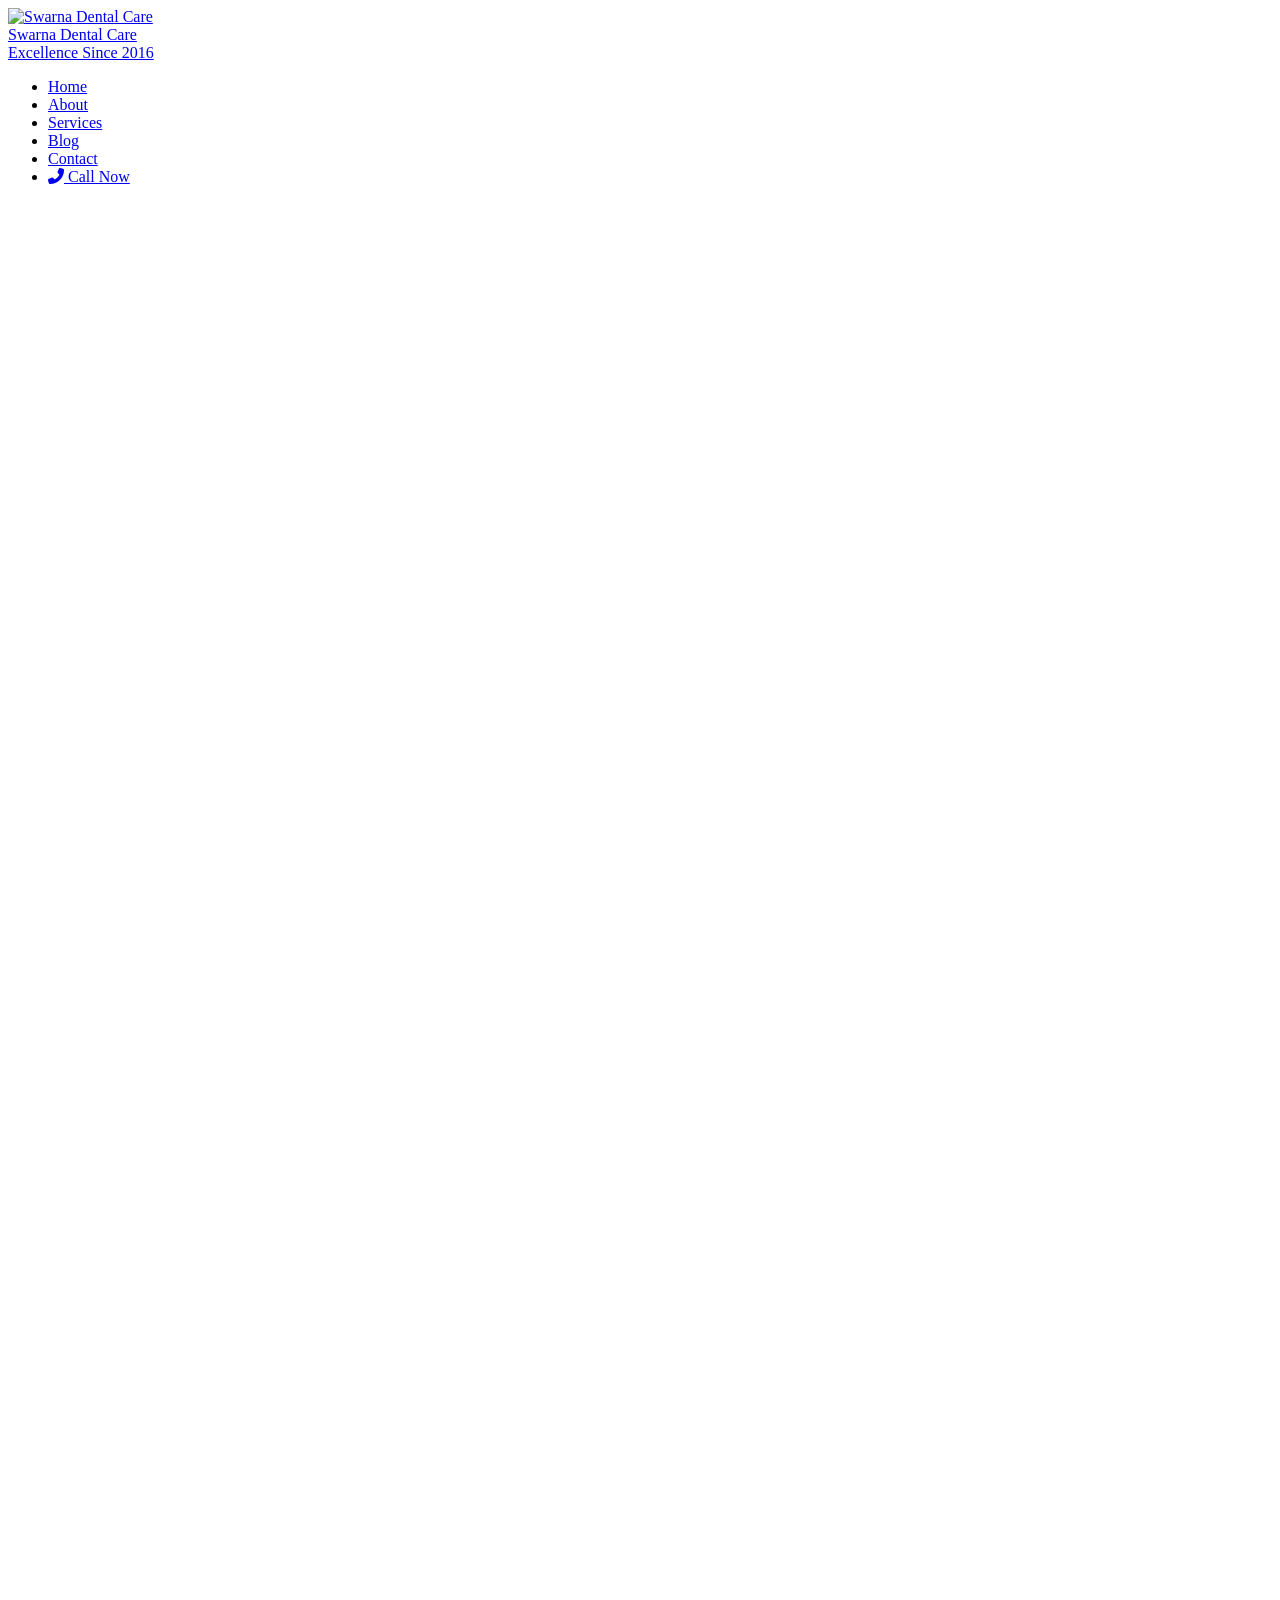
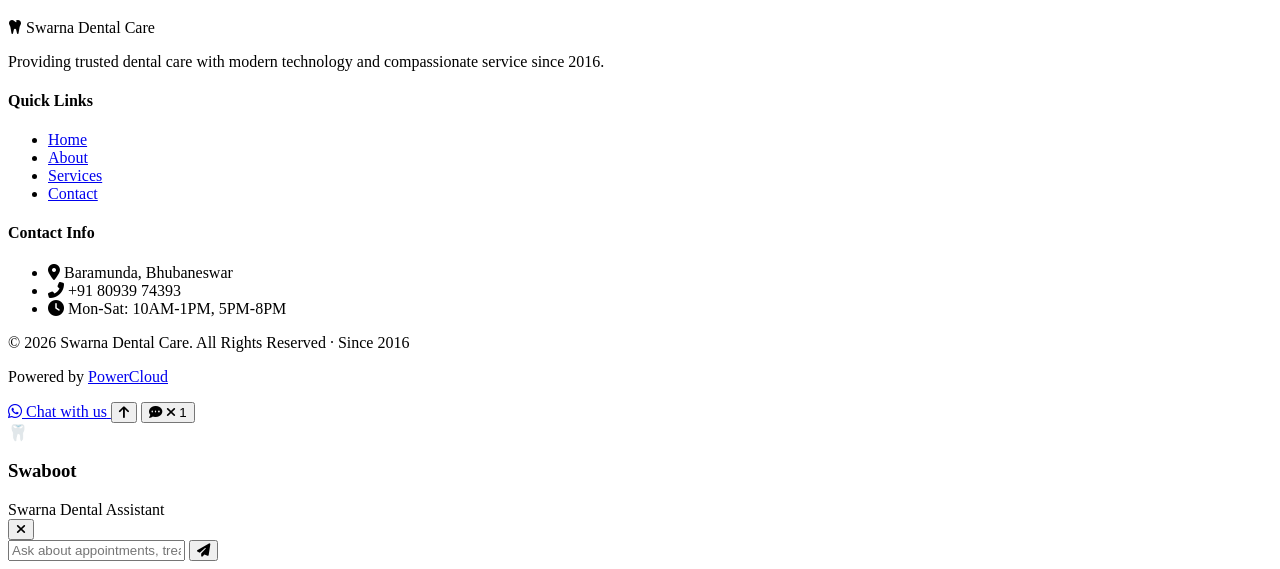
==== About/index.html @ ac6fd2e8 "Create index.html" ====
<!DOCTYPE html>
<html lang="en">
<head>
    <meta charset="UTF-8">
    <meta name="viewport" content="width=device-width, initial-scale=1.0">
    <title>About Us - Swarna Dental Care</title>
    
    <meta name="description" content="Learn about Swarna Dental Care, Dr. Sibarpita Subhadarshi Sahu, and our commitment to providing excellent dental care since 2016.">
    
    <link rel="preconnect" href="https://fonts.googleapis.com">
    <link rel="preconnect" href="https://fonts.gstatic.com" crossorigin>
    <link href="https://fonts.googleapis.com/css2?family=Poppins:wght@300;400;500;600;700;800;900&family=Playfair+Display:wght@700;900&display=swap" rel="stylesheet">
    
    <link rel="stylesheet" href="https://cdnjs.cloudflare.com/ajax/libs/font-awesome/6.4.0/css/all.min.css">
    <link href="https://unpkg.com/aos@2.3.1/dist/aos.css" rel="stylesheet">
    
    <link rel="icon" type="image/png" href="../images/logo.png">
    <link rel="stylesheet" href="../css/styles.css">
</head>
<body>
    <!-- Navigation -->
    <nav class="navbar" id="navbar">
        <div class="container">
            <a href="../index.html" class="logo">
                <img src="../images/logo.png" alt="Swarna Dental Care" class="logo-img">
                <div class="logo-text">
                    <span class="logo-main">Swarna Dental Care</span><br>
                    <span class="logo-sub">Excellence Since 2016</span>
                </div>
            </a>
            
            <ul class="nav-menu" id="navMenu">
                <li><a href="../index.html" class="nav-link">Home</a></li>
                <li><a href="index.html" class="nav-link active">About</a></li>
                <li><a href="../Services/index.html" class="nav-link">Services</a></li>
                <li><a href="../Blog/index.html" class="nav-link">Blog</a></li>
                <li><a href="../Contact/index.html" class="nav-link">Contact</a></li>
                <li>
                    <a href="tel:+918093974393" class="btn-call-nav">
                        <i class="fas fa-phone-alt"></i>
                        <span>Call Now</span>
                    </a>
                </li>
            </ul>
            
            <div class="hamburger" id="hamburger">
                <span></span>
                <span></span>
                <span></span>
            </div>
        </div>
        <div class="progress-bar" id="progressBar"></div>
    </nav>

    <!-- About Hero -->
    <section class="page-hero">
        <div class="page-hero-content">
            <h1 data-aos="fade-up">About Us</h1>
            <p data-aos="fade-up" data-aos-delay="100">Delivering Excellence in Dental Care Since 2016</p>
        </div>
    </section>

    <!-- About Content -->
    <section class="about-section">
        <div class="container">
            <div class="about-grid">
                <div class="about-image" data-aos="fade-right">
                    <div class="image-placeholder">
                        <img src="../images/clinic5.jpg" alt="Clinic Interior" class="about-img">
                    </div>
                </div>
                
                <div class="about-text" data-aos="fade-left">
                    <h2>Welcome to Swarna Dental Care</h2>
                    <p>
                        At Swarna Dental Care, we believe that everyone deserves a healthy, confident smile. Since 2016, we've been committed to providing world-class dental treatments with a personal touch in Baramunda, Bhubaneswar.
                    </p>
                    
                    <div class="about-features">
                        <div class="feature">
                            <i class="fas fa-check-circle"></i>
                            <h4>State-of-the-Art Technology</h4>
                            <p>Equipped with the latest dental equipment for precise treatments</p>
                        </div>
                        <div class="feature">
                            <i class="fas fa-check-circle"></i>
                            <h4>Expert Team</h4>
                            <p>Led by Dr. Sibarpita Subhadarshi Sahu with years of expertise</p>
                        </div>
                        <div class="feature">
                            <i class="fas fa-check-circle"></i>
                            <h4>Patient-Centric Approach</h4>
                            <p>Your comfort and satisfaction is our top priority</p>
                        </div>
                        <div class="feature">
                            <i class="fas fa-check-circle"></i>
                            <h4>Affordable Care</h4>
                            <p>Quality dental care accessible to everyone</p>
                        </div>
                    </div>
                </div>
            </div>
        </div>
    </section>

    <!-- Doctor Profile -->
    <section class="doctor-section">
        <div class="container">
            <div class="section-header" data-aos="fade-up">
                <h2 class="section-title">Meet Our <span class="gradient-text">Dental Expert</span></h2>
            </div>
            
            <div class="doctor-profile" data-aos="zoom-in">
                <div class="doctor-image">
                    <img src="../images/doctor.jpg" alt="Dr. Sibarpita Subhadarshi Sahu">
                </div>
                <div class="doctor-info">
                    <h3>Dr. Sibarpita Subhadarshi Sahu</h3>
                    <p class="credentials">BDS (S.O.A) · Registration No: 1567A</p>
                    <p class="bio">
                        Dr. Sibarpita is a passionate and skilled dentist with extensive experience in modern dental procedures. With a patient-first approach, she ensures every treatment is comfortable, effective, and delivers lasting results. Her expertise spans from routine checkups to advanced cosmetic and restorative procedures.
                    </p>
                    <div class="doctor-specialties">
                        <span>Painless Dentistry</span>
                        <span>Cosmetic Dentistry</span>
                        <span>Root Canals</span>
                        <span>Implants</span>
                    </div>
                </div>
            </div>
        </div>
    </section>

    <!-- Why Choose Us -->
    <section class="why-choose">
        <div class="container">
            <div class="section-header" data-aos="fade-up">
                <h2 class="section-title">Why Choose <span class="gradient-text">Swarna Dental Care?</span></h2>
            </div>
            
            <div class="why-grid">
                <div class="why-card" data-aos="fade-up" data-aos-delay="100">
                    <i class="fas fa-heart"></i>
                    <h3>Patient Comfort</h3>
                    <p>We prioritize your comfort with painless procedures and a welcoming environment</p>
                </div>
                <div class="why-card" data-aos="fade-up" data-aos-delay="200">
                    <i class="fas fa-microscope"></i>
                    <h3>Advanced Technology</h3>
                    <p>Latest equipment ensures precise diagnosis and effective treatment</p>
                </div>
                <div class="why-card" data-aos="fade-up" data-aos-delay="300">
                    <i class="fas fa-graduation-cap"></i>
                    <h3>Expert Care</h3>
                    <p>Highly qualified dentist with extensive clinical experience</p>
                </div>
                <div class="why-card" data-aos="fade-up" data-aos-delay="400">
                    <i class="fas fa-handshake"></i>
                    <h3>Trusted Partner</h3>
                    <p>2500+ happy patients since 2016, with consistent excellence</p>
                </div>
            </div>
        </div>
    </section>

    <!-- Footer -->
    <footer class="footer">
        <div class="container">
            <div class="footer-content">
                <div class="footer-brand">
                    <div class="footer-logo">
                        <i class="fas fa-tooth"></i>
                        <span>Swarna Dental Care</span>
                    </div>
                    <p>Providing trusted dental care with modern technology and compassionate service since 2016.</p>
                </div>
                
                <div class="footer-links">
                    <h4>Quick Links</h4>
                    <ul>
                        <li><a href="../index.html">Home</a></li>
                        <li><a href="index.html">About</a></li>
                        <li><a href="../Services/index.html">Services</a></li>
                        <li><a href="../Contact/index.html">Contact</a></li>
                    </ul>
                </div>
                
                <div class="footer-contact">
                    <h4>Contact Info</h4>
                    <ul>
                        <li><i class="fas fa-map-marker-alt"></i> Baramunda, Bhubaneswar</li>
                        <li><i class="fas fa-phone-alt"></i> +91 80939 74393</li>
                        <li><i class="fas fa-clock"></i> Mon-Sat: 10AM-1PM, 5PM-8PM</li>
                    </ul>
                </div>
            </div>
            
            <div class="footer-bottom">
                <p>&copy; 2026 Swarna Dental Care. All Rights Reserved · Since 2016</p>
                <p class="powered-by">Powered by <a href="https://jyotiranswain.github.io/powercloud/" target="_blank">PowerCloud</a></p>
            </div>
        </div>
    </footer>

    <!-- WhatsApp Float -->
    <a href="https://wa.me/918093974393" class="whatsapp-float" target="_blank" aria-label="WhatsApp">
        <i class="fab fa-whatsapp"></i>
        <span class="whatsapp-text">Chat with us</span>
    </a>

    <!-- Scroll to Top -->
    <button class="scroll-top" id="scrollTop">
        <i class="fas fa-arrow-up"></i>
    </button>

    <!-- Swaboot Chatbot -->
    <button class="swaboot-launcher" id="swabootLauncher" aria-label="Open Swaboot Chat">
        <i class="fas fa-comment-dots swaboot-icon-open"></i>
        <i class="fas fa-times swaboot-icon-close"></i>
        <span class="swaboot-badge" id="swabootBadge">1</span>
    </button>

    <div class="swaboot-window" id="swabootWindow" role="dialog" aria-label="Swaboot Dental Assistant">
        <div class="swaboot-header">
            <div class="swaboot-avatar-wrap">
                <span class="swaboot-avatar-emoji">🦷</span>
                <span class="swaboot-online-dot"></span>
            </div>
            <div class="swaboot-header-info">
                <h3>Swaboot</h3>
                <span>Swarna Dental Assistant</span>
            </div>
            <button class="swaboot-close-btn" id="swabootClose" aria-label="Close">
                <i class="fas fa-times"></i>
            </button>
        </div>
        <div class="swaboot-messages" id="swabootMessages"></div>
        <div class="swaboot-input-wrap">
            <input type="text" id="swabootInput" class="swaboot-input" placeholder="Ask about appointments, treatments…" autocomplete="off"/>
            <button class="swaboot-send" id="swabootSend" aria-label="Send">
                <i class="fas fa-paper-plane"></i>
            </button>
        </div>
    </div>

    <script src="https://unpkg.com/aos@2.3.1/dist/aos.js"></script>
    <script src="../js/shared.js"></script>
    <script src="../js/swaboot.js"></script>
</body>
</html>
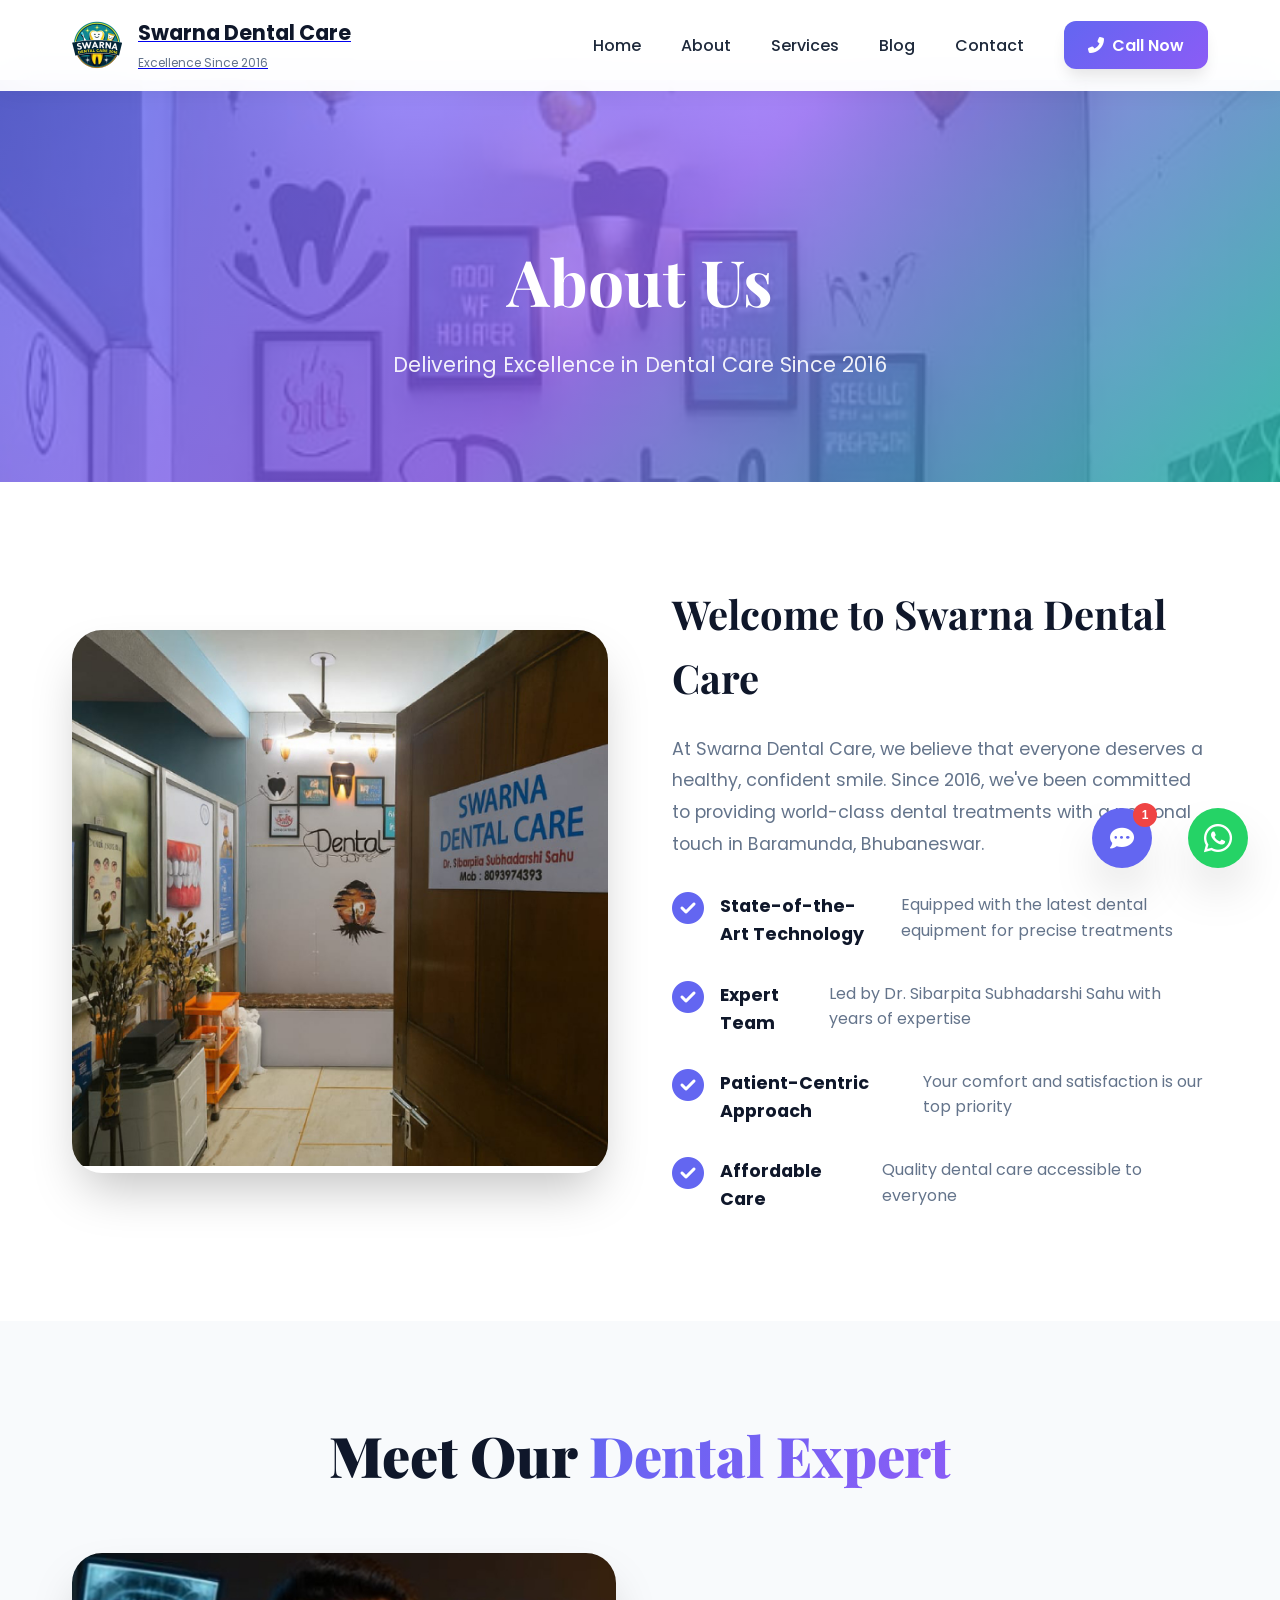
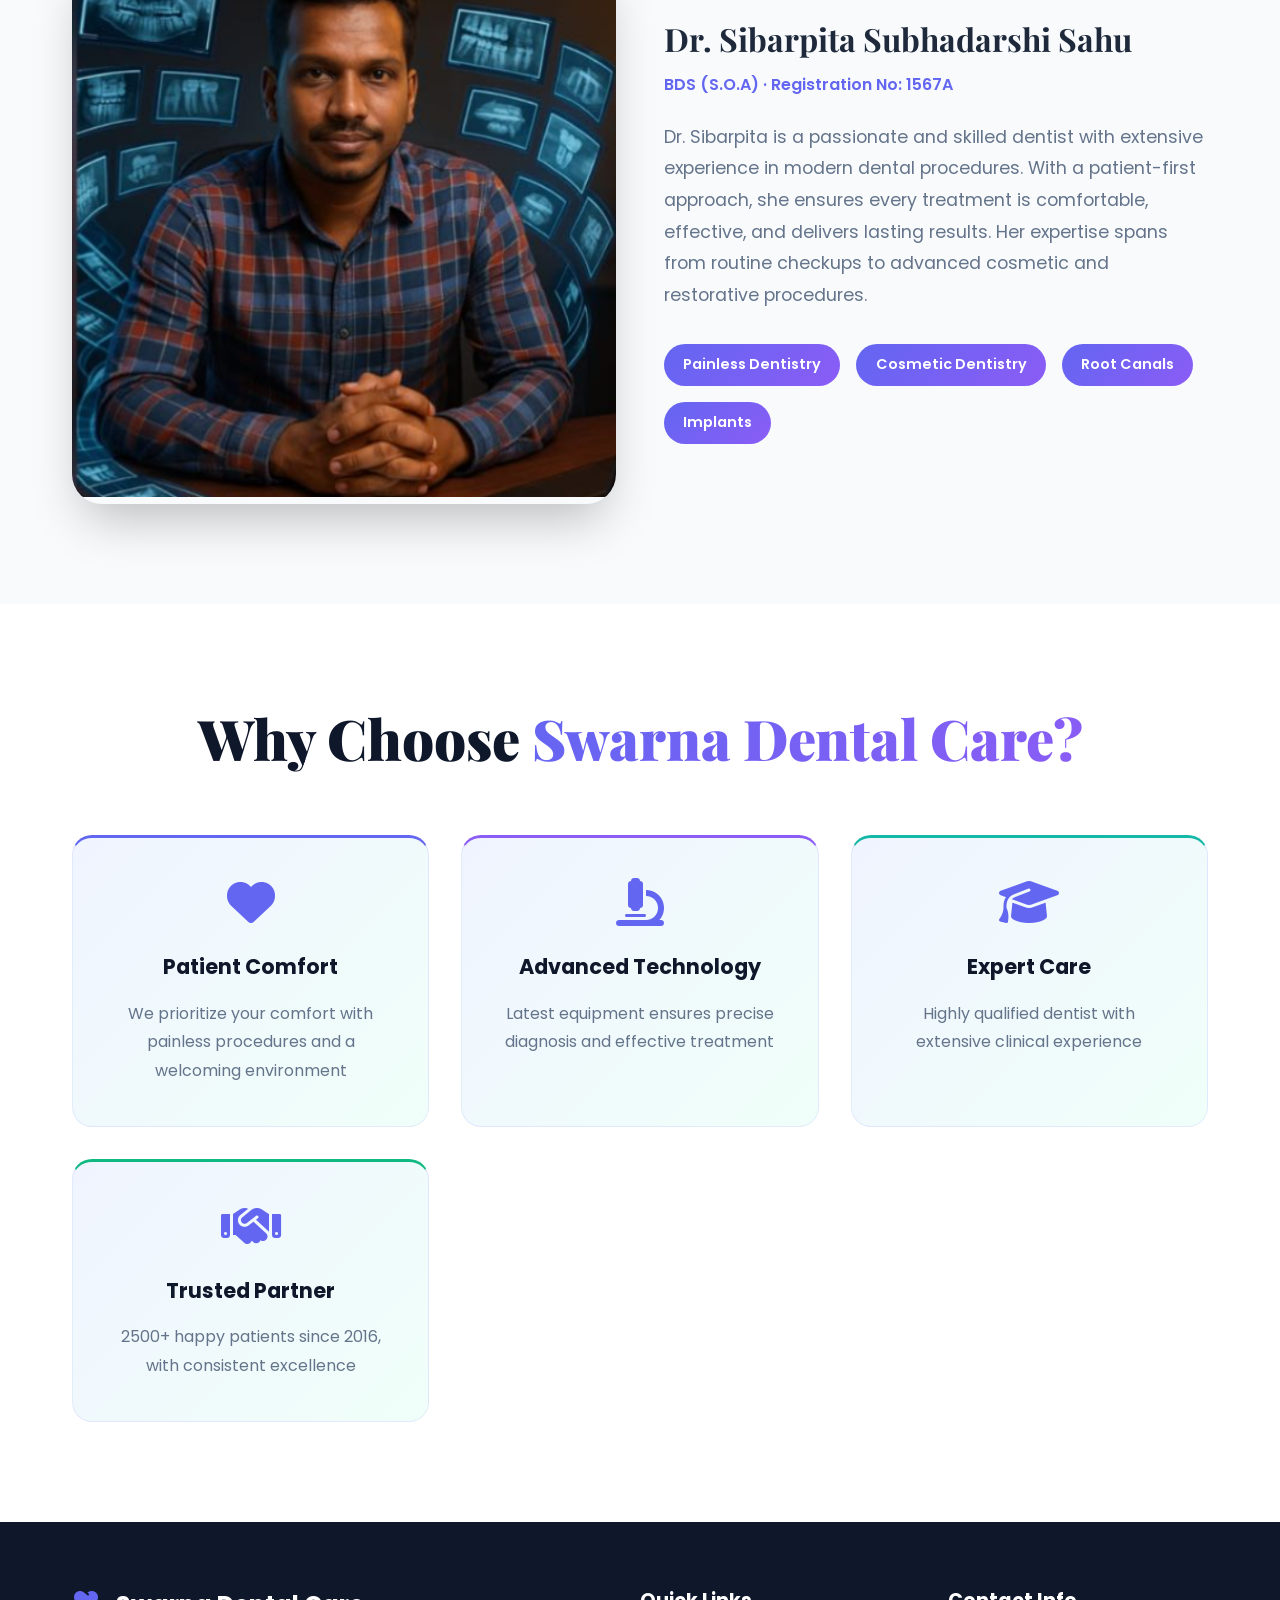
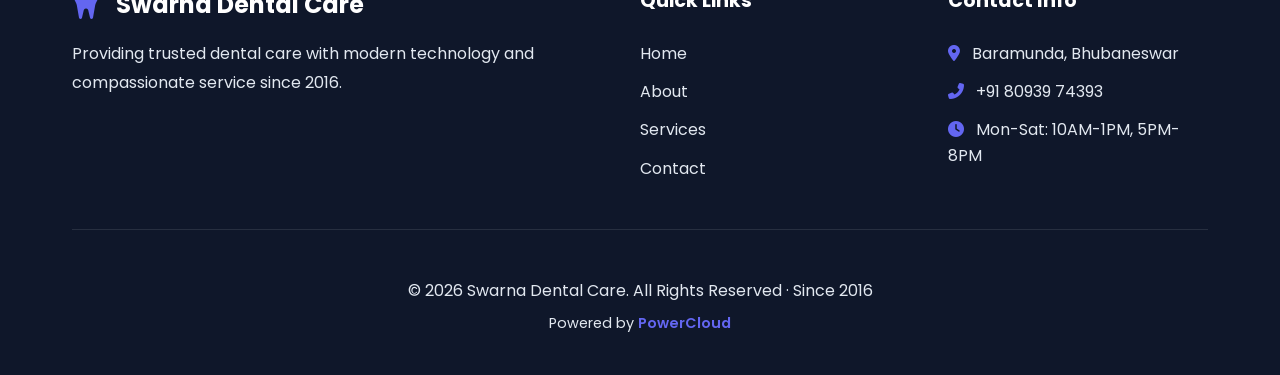
==== commit 2d83ba5f: "Update index.html" ====
--- a/About/index.html
+++ b/About/index.html
@@ -197,7 +197,7 @@
             
             <div class="footer-bottom">
                 <p>&copy; 2026 Swarna Dental Care. All Rights Reserved · Since 2016</p>
-                <p class="powered-by">Powered by <a href="https://jyotiranswain.github.io/powercloud/" target="_blank">PowerCloud</a></p>
+                <p class="powered-by">Powered by <a href="https://powercloud.in/" target="_blank">PowerCloud</a></p>
             </div>
         </div>
     </footer>
--- a/css/styles.css
+++ b/css/styles.css
@@ -0,0 +1,2620 @@
+/* ===== MODERN ADVANCED DENTAL WEBSITE CSS ===== */
+
+:root {
+    --primary: #6366f1;
+    --secondary: #8b5cf6;
+    --accent: #14b8a6;
+    --success: #10b981;
+    --dark: #0f172a;
+    --dark-light: #1e293b;
+    --light: #f8fafc;
+    --light-dark: #e2e8f0;
+    --white: #ffffff;
+    --text: #1e293b;
+    --text-light: #64748b;
+    --text-muted: #94a3b8;
+    
+    --gradient-primary: linear-gradient(135deg, #6366f1 0%, #8b5cf6 100%);
+    --shadow-md: 0 10px 15px -3px rgba(0, 0, 0, 0.1);
+    --shadow-lg: 0 20px 25px -5px rgba(0, 0, 0, 0.1);
+    --shadow-xl: 0 25px 50px -12px rgba(0, 0, 0, 0.25);
+    
+    --radius: 12px;
+    --radius-lg: 20px;
+    --radius-xl: 30px;
+    --transition: all 0.3s cubic-bezier(0.4, 0, 0.2, 1);
+}
+
+* {
+    margin: 0;
+    padding: 0;
+    box-sizing: border-box;
+}
+
+html {
+    scroll-behavior: smooth;
+    overflow-x: hidden;
+}
+
+body {
+    font-family: 'Poppins', sans-serif;
+    line-height: 1.6;
+    color: var(--text);
+    background: var(--light);
+    overflow-x: hidden;
+}
+
+::selection {
+    background: var(--primary);
+    color: var(--white);
+}
+
+::-webkit-scrollbar {
+    width: 10px;
+}
+
+::-webkit-scrollbar-track {
+    background: var(--light-dark);
+}
+
+::-webkit-scrollbar-thumb {
+    background: var(--primary);
+    border-radius: 5px;
+}
+
+.container {
+    max-width: 1200px;
+    margin: 0 auto;
+    padding: 0 2rem;
+}
+
+/* ===== NAVIGATION ===== */
+.navbar {
+    position: fixed;
+    top: 0;
+    left: 0;
+    right: 0;
+    z-index: 1000;
+    background: rgba(255, 255, 255, 0.95);
+    backdrop-filter: blur(20px);
+    box-shadow: 0 4px 20px rgba(0, 0, 0, 0.05);
+    padding: 1rem 0;
+    transition: var(--transition);
+}
+
+.navbar .container {
+    display: flex;
+    justify-content: space-between;
+    align-items: center;
+}
+
+.logo {
+    display: flex;
+    align-items: center;
+    gap: 1rem;
+}
+
+.logo-img {
+    width: 50px;
+    height: 50px;
+    object-fit: contain;
+}
+
+.logo-main {
+    font-size: 1.3rem;
+    font-weight: 700;
+    color: var(--dark);
+}
+
+.logo-sub {
+    font-size: 0.75rem;
+    color: var(--text-light);
+}
+
+.nav-menu {
+    display: flex;
+    list-style: none;
+    gap: 2.5rem;
+    align-items: center;
+}
+
+.nav-link {
+    text-decoration: none;
+    color: var(--text);
+    font-weight: 500;
+    position: relative;
+    transition: color 0.3s;
+}
+
+.nav-link::after {
+    content: '';
+    position: absolute;
+    bottom: -5px;
+    left: 0;
+    width: 0;
+    height: 2px;
+    background: var(--primary);
+    transition: width 0.3s;
+}
+
+.nav-link:hover::after,
+.nav-link.active::after {
+    width: 100%;
+}
+
+.btn-call-nav {
+    display: flex;
+    align-items: center;
+    gap: 0.5rem;
+    padding: 0.7rem 1.5rem;
+    background: var(--gradient-primary);
+    color: var(--white);
+    border-radius: var(--radius);
+    text-decoration: none;
+    font-weight: 600;
+    box-shadow: var(--shadow-md);
+    transition: var(--transition);
+}
+
+.btn-call-nav:hover {
+    transform: translateY(-2px);
+    box-shadow: var(--shadow-lg);
+}
+
+.hamburger {
+    display: none;
+    flex-direction: column;
+    gap: 5px;
+    cursor: pointer;
+}
+
+.hamburger span {
+    width: 28px;
+    height: 3px;
+    background: var(--dark);
+    border-radius: 2px;
+    transition: var(--transition);
+}
+
+.hamburger.active span:nth-child(1) {
+    transform: rotate(45deg) translate(8px, 8px);
+}
+
+.hamburger.active span:nth-child(2) {
+    opacity: 0;
+}
+
+.hamburger.active span:nth-child(3) {
+    transform: rotate(-45deg) translate(7px, -7px);
+}
+
+.progress-bar {
+    position: absolute;
+    bottom: 0;
+    left: 0;
+    height: 3px;
+    background: var(--gradient-primary);
+    width: 0%;
+    transition: width 0.1s;
+}
+
+/* ===== HERO SECTION WITH VIDEO ===== */
+.hero-section {
+    position: relative;
+    min-height: 100vh;
+    display: flex;
+    align-items: center;
+    justify-content: center;
+    overflow: hidden;
+    margin-top: 80px;
+}
+
+.hero-video-wrapper {
+    position: absolute;
+    inset: 0;
+    z-index: 1;
+}
+
+.hero-video {
+    width: 100%;
+    height: 100%;
+    object-fit: cover;
+    object-position: center;
+}
+
+.hero-overlay {
+    position: absolute;
+    inset: 0;
+    background: linear-gradient(135deg, rgba(15, 23, 42, 0.5) 0%, rgba(30, 41, 59, 0.4) 100%);
+    z-index: 2;
+}
+
+.hero-content {
+    position: relative;
+    z-index: 3;
+    width: 100%;
+    padding: 4rem 0;
+}
+
+.hero-text {
+    text-align: center;
+    max-width: 900px;
+    margin: 0 auto;
+}
+
+.hero-badge {
+    display: inline-flex;
+    align-items: center;
+    gap: 0.5rem;
+    padding: 0.6rem 1.5rem;
+    background: rgba(255, 255, 255, 0.1);
+    backdrop-filter: blur(10px);
+    border: 1px solid rgba(255, 255, 255, 0.2);
+    border-radius: 50px;
+    color: var(--white);
+    font-size: 0.9rem;
+    font-weight: 600;
+    margin-bottom: 2rem;
+}
+
+.hero-title {
+    font-family: 'Playfair Display', serif;
+    font-size: clamp(2.5rem, 6vw, 5rem);
+    font-weight: 900;
+    color: var(--white);
+    line-height: 1.1;
+    margin-bottom: 1.5rem;
+    letter-spacing: -0.02em;
+}
+
+.gradient-text {
+    background: var(--gradient-primary);
+    -webkit-background-clip: text;
+    -webkit-text-fill-color: transparent;
+    background-clip: text;
+}
+
+.hero-description {
+    font-size: 1.2rem;
+    color: var(--light-dark);
+    margin-bottom: 3rem;
+    line-height: 1.8;
+    max-width: 700px;
+    margin-left: auto;
+    margin-right: auto;
+}
+
+.hero-buttons {
+    display: flex;
+    gap: 1rem;
+    justify-content: center;
+    flex-wrap: wrap;
+}
+
+.scroll-indicator {
+    position: absolute;
+    bottom: 2rem;
+    left: 50%;
+    transform: translateX(-50%);
+    text-align: center;
+    z-index: 3;
+}
+
+.mouse {
+    width: 30px;
+    height: 50px;
+    border: 2px solid var(--white);
+    border-radius: 15px;
+    display: flex;
+    justify-content: center;
+    padding-top: 8px;
+    margin: 0 auto 0.5rem;
+}
+
+.wheel {
+    width: 4px;
+    height: 10px;
+    background: var(--white);
+    border-radius: 2px;
+    animation: scroll 1.5s infinite;
+}
+
+@keyframes scroll {
+    0% { transform: translateY(0); opacity: 1; }
+    100% { transform: translateY(15px); opacity: 0; }
+}
+
+.scroll-indicator p {
+    font-size: 0.85rem;
+    color: var(--light-dark);
+    font-weight: 500;
+}
+
+/* ===== BUTTONS ===== */
+.btn {
+    display: inline-flex;
+    align-items: center;
+    gap: 0.7rem;
+    padding: 1rem 2rem;
+    border-radius: var(--radius);
+    text-decoration: none;
+    font-weight: 600;
+    font-size: 1rem;
+    transition: var(--transition);
+    border: none;
+    cursor: pointer;
+    position: relative;
+    overflow: hidden;
+}
+
+.btn::before {
+    content: '';
+    position: absolute;
+    inset: 0;
+    background: rgba(255, 255, 255, 0.1);
+    opacity: 0;
+    transition: var(--transition);
+}
+
+.btn:hover::before {
+    opacity: 1;
+}
+
+.btn-primary {
+    background: var(--gradient-primary);
+    color: var(--white);
+    box-shadow: var(--shadow-lg);
+}
+
+.btn-primary:hover {
+    transform: translateY(-3px);
+    box-shadow: var(--shadow-xl);
+}
+
+.btn-secondary {
+    background: rgba(66, 243, 199, 0.705);
+    color: var(--white);
+    border: 2px solid rgba(255, 255, 255, 0.2);
+    backdrop-filter: blur(10px);
+}
+
+.btn-secondary:hover {
+    background: rgba(255, 255, 255, 0.2);
+    transform: translateY(-3px);
+}
+
+.btn-large {
+    padding: 1.3rem 2.5rem;
+    font-size: 1.1rem;
+}
+
+/* ===== SECTION STYLING ===== */
+section {
+    padding: 100px 0;
+    position: relative;
+}
+
+.section-header {
+    text-align: center;
+    margin-bottom: 4rem;
+}
+
+.section-label {
+    display: inline-block;
+    padding: 0.5rem 1.5rem;
+    background: rgba(99, 102, 241, 0.1);
+    color: var(--primary);
+    border-radius: 50px;
+    font-size: 0.9rem;
+    font-weight: 600;
+    margin-bottom: 1rem;
+}
+
+.section-title {
+    font-family: 'Playfair Display', serif;
+    font-size: clamp(2rem, 5vw, 3.5rem);
+    font-weight: 900;
+    color: var(--dark);
+    margin-bottom: 1rem;
+    line-height: 1.2;
+}
+
+.section-subtitle {
+    font-size: 1.1rem;
+    color: var(--text-light);
+    max-width: 600px;
+    margin: 0 auto;
+}
+
+/* ===== GALLERY / TRANSFORMATIONS ===== */
+.transformations {
+    background: var(--white);
+}
+
+.gallery-grid {
+    display: grid;
+    grid-template-columns: repeat(auto-fit, minmax(350px, 1fr));
+    gap: 2rem;
+}
+
+.gallery-card {
+    background: var(--white);
+    border-radius: var(--radius-lg);
+    overflow: hidden;
+    box-shadow: var(--shadow-md);
+    transition: var(--transition);
+    border: 1px solid var(--light-dark);
+}
+
+.gallery-card:hover {
+    transform: translateY(-10px);
+    box-shadow: var(--shadow-xl);
+}
+
+.gallery-image {
+    position: relative;
+    height: 300px;
+    background: linear-gradient(135deg, #667eea 0%, #764ba2 100%);
+    display: flex;
+    align-items: center;
+    justify-content: center;
+    overflow: hidden;
+}
+
+.gallery-image.before {
+    background: linear-gradient(135deg, #f093fb 0%, #f5576c 100%);
+}
+
+.gallery-image.after {
+    background: linear-gradient(135deg, #43e97b 0%, #38f9d7 100%);
+}
+
+.gallery-img {
+    width: 100%;
+    height: 100%;
+    object-fit: cover;
+}
+
+.image-overlay {
+    position: absolute;
+    inset: 0;
+    background: rgba(0, 0, 0, 0.3);
+    display: flex;
+    align-items: center;
+    justify-content: center;
+    opacity: 0;
+    transition: var(--transition);
+}
+
+.gallery-card:hover .image-overlay {
+    opacity: 1;
+}
+
+.image-overlay i {
+    font-size: 3rem;
+    color: var(--white);
+}
+
+.gallery-badge {
+    position: absolute;
+    top: 1.5rem;
+    right: 1.5rem;
+    padding: 0.5rem 1rem;
+    background: rgba(0, 0, 0, 0.5);
+    color: var(--white);
+    border-radius: 50px;
+    font-size: 0.9rem;
+    font-weight: 600;
+    backdrop-filter: blur(10px);
+}
+
+.gallery-badge.success {
+    background: rgba(16, 185, 129, 0.8);
+}
+
+.gallery-content {
+    padding: 2rem;
+}
+
+.gallery-content h3 {
+    font-size: 1.3rem;
+    color: var(--dark);
+    margin-bottom: 1rem;
+}
+
+.gallery-content p {
+    color: var(--text-light);
+    line-height: 1.8;
+}
+
+.result-card {
+    background: var(--gradient-primary);
+    color: var(--white);
+    display: flex;
+    flex-direction: column;
+    justify-content: center;
+    align-items: center;
+    text-align: center;
+    padding: 3rem 2rem;
+}
+
+.result-icon {
+    font-size: 4rem;
+    margin-bottom: 1.5rem;
+}
+
+.result-card h3,
+.result-card p {
+    color: var(--white);
+}
+
+.result-card h3 {
+    font-size: 2rem;
+    margin-bottom: 1rem;
+}
+
+.result-features {
+    display: flex;
+    flex-direction: column;
+    gap: 1rem;
+    width: 100%;
+}
+
+.result-features span {
+    display: flex;
+    align-items: center;
+    gap: 0.7rem;
+    background: rgba(255, 255, 255, 0.1);
+    padding: 0.8rem 1.2rem;
+    border-radius: var(--radius);
+    backdrop-filter: blur(10px);
+}
+
+.gallery-note {
+    text-align: center;
+    color: var(--text-muted);
+    font-style: italic;
+    margin-top: 3rem;
+}
+
+/* ===== TESTIMONIALS ===== */
+.testimonials {
+    background: var(--light);
+}
+
+.testimonials-wrapper {
+    display: grid;
+    grid-template-columns: repeat(auto-fit, minmax(350px, 1fr));
+    gap: 2rem;
+    margin-bottom: 3rem;
+}
+
+.testimonial-card {
+    background: var(--white);
+    padding: 2.5rem;
+    border-radius: var(--radius-lg);
+    box-shadow: var(--shadow-md);
+    transition: var(--transition);
+    border: 1px solid var(--light-dark);
+}
+
+.testimonial-card:hover {
+    transform: translateY(-10px);
+    box-shadow: var(--shadow-xl);
+    border-color: var(--primary);
+}
+
+.testimonial-header {
+    display: flex;
+    align-items: center;
+    gap: 1rem;
+    margin-bottom: 1.5rem;
+    position: relative;
+}
+
+.testimonial-avatar {
+    width: 60px;
+    height: 60px;
+    background: var(--gradient-primary);
+    border-radius: 50%;
+    display: flex;
+    align-items: center;
+    justify-content: center;
+    flex-shrink: 0;
+    color: var(--white);
+}
+
+.testimonial-meta h4 {
+    font-size: 1.1rem;
+    color: var(--dark);
+    margin-bottom: 0.3rem;
+}
+
+.stars {
+    color: #fbbf24;
+    font-size: 0.9rem;
+}
+
+.quote-icon {
+    position: absolute;
+    top: -1rem;
+    right: 0;
+    font-size: 3rem;
+    color: rgba(99, 102, 241, 0.1);
+}
+
+.testimonial-text {
+    color: var(--text-light);
+    line-height: 1.8;
+    font-style: italic;
+}
+
+.rating-summary {
+    text-align: center;
+    padding: 3rem;
+    background: var(--white);
+    border-radius: var(--radius-xl);
+    box-shadow: var(--shadow-md);
+}
+
+.rating-score .score {
+    font-size: 4rem;
+    font-weight: 900;
+    color: var(--dark);
+    line-height: 1;
+    margin-bottom: 1rem;
+}
+
+.stars-large {
+    font-size: 2rem;
+    color: #fbbf24;
+    margin-bottom: 0.5rem;
+}
+
+.rating-score p {
+    color: var(--text-light);
+    font-size: 1.1rem;
+}
+
+/* ===== SERVICES ===== */
+.services-section {
+    background: var(--light);
+    padding: 100px 0;
+}
+
+.services-grid {
+    display: grid;
+    grid-template-columns: repeat(auto-fit, minmax(350px, 1fr));
+    gap: 2rem;
+}
+
+.service-card {
+    background: var(--white);
+    padding: 2.5rem;
+    border-radius: var(--radius-lg);
+    position: relative;
+    overflow: hidden;
+    transition: var(--transition);
+    border: 1px solid var(--light-dark);
+    cursor: pointer;
+}
+
+.service-card::before {
+    content: '';
+    position: absolute;
+    top: 0;
+    left: 0;
+    right: 0;
+    height: 4px;
+    background: var(--gradient-primary);
+    transform: scaleX(0);
+    transform-origin: left;
+    transition: var(--transition);
+}
+
+.service-card:hover {
+    transform: translateY(-10px);
+    box-shadow: var(--shadow-xl);
+    border-color: transparent;
+}
+
+.service-card:hover::before {
+    transform: scaleX(1);
+}
+
+.service-icon {
+    width: 70px;
+    height: 70px;
+    background: var(--gradient-primary);
+    border-radius: var(--radius);
+    display: flex;
+    align-items: center;
+    justify-content: center;
+    margin-bottom: 1.5rem;
+    box-shadow: var(--shadow-md);
+    transition: var(--transition);
+    color: var(--white);
+    font-size: 2rem;
+}
+
+.service-card:hover .service-icon {
+    transform: scale(1.1) rotate(5deg);
+}
+
+.service-card h3 {
+    font-size: 1.5rem;
+    color: var(--dark);
+    margin-bottom: 1rem;
+}
+
+.service-card p {
+    color: var(--text-light);
+    line-height: 1.8;
+    margin-bottom: 1.5rem;
+}
+
+.service-link {
+    display: inline-flex;
+    align-items: center;
+    gap: 0.5rem;
+    color: var(--primary);
+    font-weight: 600;
+    transition: var(--transition);
+}
+
+.service-link i {
+    transition: var(--transition);
+}
+
+.service-card:hover .service-link i {
+    transform: translateX(5px);
+}
+
+/* ===== PAGE HERO ===== */
+.page-hero {
+    background-image: url("../images/clinic1.jpg"); /* your image path */
+    color: var(--white);
+    padding: 150px 0 100px;
+    text-align: center;
+    margin-top: 80px;
+}
+
+.page-hero-content h1 {
+    font-family: 'Playfair Display', serif;
+    font-size: clamp(2.5rem, 6vw, 4rem);
+    margin-bottom: 1rem;
+}
+
+.page-hero-content p {
+    font-size: 1.3rem;
+    color: rgba(255, 255, 255, 0.9);
+}
+
+/* ===== ABOUT SECTION ===== */
+.about-section {
+    background: var(--white);
+    padding: 100px 0;
+}
+
+.about-grid {
+    display: grid;
+    grid-template-columns: 1fr 1fr;
+    gap: 4rem;
+    align-items: center;
+}
+
+.about-image {
+    border-radius: var(--radius-xl);
+    overflow: hidden;
+    box-shadow: var(--shadow-xl);
+}
+
+.about-img {
+    width: 100%;
+    height: 100%;
+    object-fit: cover;
+}
+
+.about-text h2 {
+    font-family: 'Playfair Display', serif;
+    font-size: 2.5rem;
+    margin-bottom: 1.5rem;
+    color: var(--dark);
+}
+
+.about-text > p {
+    font-size: 1.1rem;
+    color: var(--text-light);
+    margin-bottom: 2rem;
+    line-height: 1.8;
+}
+
+.about-features {
+    display: flex;
+    flex-direction: column;
+    gap: 1.5rem;
+}
+
+.feature {
+    display: flex;
+    gap: 1rem;
+}
+
+.feature i {
+    font-size: 2rem;
+    color: var(--primary);
+    flex-shrink: 0;
+}
+
+.feature h4 {
+    font-size: 1.1rem;
+    color: var(--dark);
+    margin-bottom: 0.5rem;
+}
+
+.feature p {
+    color: var(--text-light);
+    line-height: 1.6;
+}
+
+/* ===== DOCTOR SECTION ===== */
+.doctor-section {
+    background: var(--light);
+    padding: 100px 0;
+}
+
+.doctor-profile {
+    display: grid;
+    grid-template-columns: 1fr 1fr;
+    gap: 3rem;
+    align-items: center;
+}
+
+.doctor-image {
+    border-radius: var(--radius-xl);
+    overflow: hidden;
+    box-shadow: var(--shadow-xl);
+}
+
+.doctor-image img {
+    width: 100%;
+    height: auto;
+    object-fit: cover;
+}
+
+.doctor-info h3 {
+    font-family: 'Playfair Display', serif;
+    font-size: 2rem;
+    margin-bottom: 0.5rem;
+}
+
+.credentials {
+    color: var(--primary);
+    font-weight: 600;
+    margin-bottom: 1.5rem;
+}
+
+.bio {
+    font-size: 1.1rem;
+    color: var(--text-light);
+    margin-bottom: 2rem;
+    line-height: 1.8;
+}
+
+.doctor-specialties {
+    display: flex;
+    gap: 1rem;
+    flex-wrap: wrap;
+}
+
+.doctor-specialties span {
+    background: var(--gradient-primary);
+    color: var(--white);
+    padding: 0.6rem 1.2rem;
+    border-radius: 50px;
+    font-size: 0.9rem;
+    font-weight: 600;
+}
+
+/* ===== WHY CHOOSE ===== */
+.why-choose {
+    background: var(--white);
+    padding: 100px 0;
+}
+
+.why-grid {
+    display: grid;
+    grid-template-columns: repeat(auto-fit, minmax(280px, 1fr));
+    gap: 2rem;
+}
+
+.why-card {
+    background: var(--light);
+    padding: 2.5rem;
+    border-radius: var(--radius-lg);
+    text-align: center;
+    transition: var(--transition);
+}
+
+.why-card:hover {
+    background: var(--white);
+    box-shadow: var(--shadow-lg);
+    transform: translateY(-5px);
+}
+
+.why-card i {
+    font-size: 3rem;
+    color: var(--primary);
+    margin-bottom: 1.5rem;
+}
+
+.why-card h3 {
+    font-size: 1.3rem;
+    color: var(--dark);
+    margin-bottom: 1rem;
+}
+
+.why-card p {
+    color: var(--text-light);
+    line-height: 1.8;
+}
+
+/* ===== CTA SECTION ===== */
+.cta-section {
+    background: var(--gradient-primary);
+    color: var(--white);
+    padding: 80px 0;
+}
+
+.cta-content {
+    text-align: center;
+    max-width: 700px;
+    margin: 0 auto;
+}
+
+.cta-content h2 {
+    font-family: 'Playfair Display', serif;
+    font-size: 2.5rem;
+    margin-bottom: 1rem;
+}
+
+.cta-content p {
+    font-size: 1.2rem;
+    margin-bottom: 2rem;
+    color: rgba(255, 255, 255, 0.9);
+}
+
+.appointment-cta {
+    background: linear-gradient(135deg, #667eea 0%, #764ba2 100%);
+    color: var(--white);
+    padding: 80px 0;
+}
+
+/* ===== CONTACT SECTION ===== */
+.contact-section {
+    background: var(--white);
+    padding: 100px 0;
+}
+
+.contact-grid {
+    display: grid;
+    grid-template-columns: 1fr 1fr;
+    gap: 4rem;
+}
+
+.contact-info {
+    display: flex;
+    flex-direction: column;
+    gap: 2rem;
+}
+
+.info-card {
+    display: flex;
+    gap: 1.5rem;
+    padding: 2rem;
+    background: var(--light);
+    border-radius: var(--radius-lg);
+    transition: var(--transition);
+}
+
+.info-card:hover {
+    background: var(--white);
+    box-shadow: var(--shadow-md);
+    transform: translateX(10px);
+}
+
+.info-icon {
+    width: 60px;
+    height: 60px;
+    background: var(--gradient-primary);
+    border-radius: var(--radius);
+    display: flex;
+    align-items: center;
+    justify-content: center;
+    flex-shrink: 0;
+    color: var(--white);
+    font-size: 1.8rem;
+}
+
+.info-content h3 {
+    font-size: 1.2rem;
+    color: var(--dark);
+    margin-bottom: 0.5rem;
+}
+
+.info-content p,
+.info-content a {
+    color: var(--text-light);
+    line-height: 1.8;
+    text-decoration: none;
+}
+
+.info-content a:hover {
+    color: var(--primary);
+}
+
+.map-link {
+    display: inline-flex;
+    align-items: center;
+    gap: 0.5rem;
+    color: var(--primary);
+    font-weight: 600;
+    text-decoration: none;
+    margin-top: 0.5rem;
+}
+
+.map-link:hover {
+    color: var(--secondary);
+}
+
+.social-links {
+    display: flex;
+    gap: 1rem;
+    margin-top: 1rem;
+}
+
+.social-link {
+    width: 45px;
+    height: 45px;
+    background: var(--gradient-primary);
+    border-radius: 50%;
+    display: flex;
+    align-items: center;
+    justify-content: center;
+    color: var(--white);
+    text-decoration: none;
+    transition: var(--transition);
+}
+
+.social-link:hover {
+    transform: translateY(-5px) scale(1.1);
+    box-shadow: var(--shadow-lg);
+}
+
+.map-container {
+    border-radius: var(--radius-xl);
+    overflow: hidden;
+    box-shadow: var(--shadow-xl);
+}
+
+/* ===== BLOG SECTION ===== */
+.blog-section {
+    background: var(--light);
+    padding: 100px 0;
+}
+
+.blog-grid {
+    display: grid;
+    grid-template-columns: repeat(auto-fill, minmax(320px, 1fr));
+    gap: 2.5rem;
+}
+
+.blog-card {
+    background: var(--white);
+    border-radius: var(--radius-lg);
+    overflow: hidden;
+    box-shadow: var(--shadow-md);
+    transition: var(--transition);
+    cursor: pointer;
+}
+
+.blog-card:hover {
+    transform: translateY(-10px);
+    box-shadow: var(--shadow-xl);
+}
+
+.blog-card img {
+    width: 100%;
+    height: 250px;
+    object-fit: cover;
+}
+
+.blog-content {
+    padding: 2rem;
+}
+
+.blog-content h3 {
+    font-size: 1.3rem;
+    color: var(--dark);
+    margin-bottom: 1rem;
+    line-height: 1.4;
+}
+
+.blog-content p {
+    color: var(--text-light);
+    margin-bottom: 1.5rem;
+    line-height: 1.6;
+    display: -webkit-box;
+    -webkit-line-clamp: 2;
+    -webkit-box-orient: vertical;
+    overflow: hidden;
+}
+
+.blog-content a {
+    color: var(--primary);
+    font-weight: 600;
+    text-decoration: none;
+    transition: var(--transition);
+}
+
+.blog-content a:hover {
+    color: var(--secondary);
+}
+
+/* ===== BLOG MODAL ===== */
+.blog-modal {
+    display: none;
+    position: fixed;
+    z-index: 2000;
+    left: 0;
+    top: 0;
+    width: 100%;
+    height: 100%;
+    background-color: rgba(0, 0, 0, 0.5);
+    align-items: center;
+    justify-content: center;
+}
+
+.blog-modal-content {
+    background-color: var(--white);
+    padding: 2rem;
+    border-radius: var(--radius-lg);
+    max-width: 600px;
+    width: 90%;
+    max-height: 90vh;
+    overflow-y: auto;
+    box-shadow: var(--shadow-xl);
+}
+
+.blog-modal-close {
+    color: var(--text-light);
+    float: right;
+    font-size: 2rem;
+    cursor: pointer;
+    transition: color 0.3s;
+}
+
+.blog-modal-close:hover {
+    color: var(--primary);
+}
+
+.blog-modal h2 {
+    margin-bottom: 1.5rem;
+    color: var(--dark);
+}
+
+.form-group {
+    margin-bottom: 1.5rem;
+}
+
+.form-group label {
+    display: block;
+    margin-bottom: 0.5rem;
+    color: var(--text);
+    font-weight: 600;
+}
+
+.form-group input,
+.form-group textarea {
+    width: 100%;
+    padding: 0.8rem;
+    border: 1px solid var(--light-dark);
+    border-radius: var(--radius);
+    font-family: inherit;
+    transition: var(--transition);
+}
+
+.form-group input:focus,
+.form-group textarea:focus {
+    outline: none;
+    border-color: var(--primary);
+    box-shadow: 0 0 0 3px rgba(99, 102, 241, 0.1);
+}
+
+.form-group textarea {
+    resize: vertical;
+    min-height: 120px;
+}
+
+/* ===== FOLLOW US SIDEBAR ===== */
+.follow-us-sidebar {
+    position: fixed;
+    right: 0;
+    top: 50%;
+    transform: translateY(-50%) translateX(100px);
+    z-index: 997;
+    transition: var(--transition);
+    width: 100px;
+}
+
+.follow-us-sidebar.show {
+    transform: translateY(-50%) translateX(0);
+}
+
+.follow-us-toggle {
+    position: absolute;
+    right: -50px;
+    top: 0;
+    width: 45px;
+    height: 45px;
+    background: var(--gradient-primary);
+    border: none;
+    border-radius: 50%;
+    color: var(--white);
+    cursor: pointer;
+    display: flex;
+    align-items: center;
+    justify-content: center;
+    font-size: 1.3rem;
+    box-shadow: var(--shadow-lg);
+    transition: var(--transition);
+    z-index: 998;
+}
+
+.follow-us-toggle:hover {
+    transform: scale(1.1);
+    background: var(--secondary);
+}
+
+.follow-us-content {
+    background: var(--white);
+    border-radius: var(--radius-lg);
+    padding: 2rem 1.5rem;
+    box-shadow: var(--shadow-xl);
+    text-align: center;
+}
+
+.follow-us-content h4 {
+    font-size: 1.1rem;
+    color: var(--dark);
+    margin-bottom: 1rem;
+}
+
+.follow-us-links {
+    display: flex;
+    flex-direction: column;
+    gap: 1rem;
+}
+
+.follow-us-links a {
+    width: 45px;
+    height: 45px;
+    background: var(--gradient-primary);
+    border-radius: 50%;
+    display: flex;
+    align-items: center;
+    justify-content: center;
+    color: var(--white);
+    text-decoration: none;
+    transition: var(--transition);
+    margin: 0 auto;
+    font-size: 1.2rem;
+}
+
+.follow-us-links a:hover {
+    transform: scale(1.1) rotateZ(10deg);
+    background: var(--secondary);
+}
+
+/* ===== CUSTOM CURSOR ===== */
+body {
+    cursor: url('data:image/svg+xml;utf8,<svg xmlns="http://www.w3.org/2000/svg" width="24" height="24" viewBox="0 0 24 24" fill="none" stroke="%236366f1" stroke-width="2"><path d="M2 12c0-5.5 4.5-10 10-10s10 4.5 10 10-4.5 10-10 10S2 17.5 2 12z"/><circle cx="12" cy="12" r="3" fill="%236366f1"/></svg>') 12 12, auto;
+}
+
+a, button, .btn, .service-card, .gallery-card, .testimonial-card {
+    cursor: url('data:image/svg+xml;utf8,<svg xmlns="http://www.w3.org/2000/svg" width="24" height="24" viewBox="0 0 24 24" fill="%238b5cf6"><path d="M12 2C6.48 2 2 6.48 2 12s4.48 10 10 10 10-4.48 10-10S17.52 2 12 2zm0 18c-4.41 0-8-3.59-8-8s3.59-8 8-8 8 3.59 8 8-3.59 8-8 8z"/></svg>') 12 12, auto;
+}
+
+/* ===== COLORFUL DESIGN IMPROVEMENTS ===== */
+.section-label {
+    background: linear-gradient(135deg, rgba(99, 102, 241, 0.2) 0%, rgba(139, 92, 246, 0.2) 100%);
+    border: 1px solid var(--primary);
+}
+
+.service-card {
+    border-top: 3px solid transparent;
+    background: linear-gradient(var(--white), var(--white)) padding-box,
+                linear-gradient(135deg, #6366f1, #8b5cf6) border-box;
+}
+
+.testimonial-card {
+    background: linear-gradient(135deg, #f0f4ff 0%, #f8f4ff 100%);
+}
+
+.gallery-card.result-card {
+    background: linear-gradient(135deg, #6366f1 0%, #8b5cf6 50%, #14b8a6 100%);
+}
+
+.why-card {
+    background: linear-gradient(135deg, #f0f4ff 0%, #fef3ff 100%);
+    border: 1px solid rgba(99, 102, 241, 0.1);
+}
+
+.why-card:hover {
+    background: linear-gradient(135deg, var(--white) 0%, #f8f4ff 100%);
+    border-color: var(--primary);
+}
+
+/* Page Hero with Banner Image */
+.page-hero {
+    position: relative;
+    background-size: cover;
+    background-position: center;
+    overflow: hidden;
+}
+
+.page-hero::before {
+    content: '';
+    position: absolute;
+    inset: 0;
+    background: linear-gradient(135deg, rgba(99, 102, 241, 0.8) 0%, rgba(139, 92, 246, 0.8) 100%);
+    z-index: 1;
+}
+
+.page-hero-content {
+    position: relative;
+    z-index: 2;
+}
+.footer {
+    background: var(--dark);
+    color: var(--white);
+    padding: 4rem 0 2rem;
+}
+
+.footer-content {
+    display: grid;
+    grid-template-columns: 2fr 1fr 1fr;
+    gap: 3rem;
+    margin-bottom: 3rem;
+    padding-bottom: 3rem;
+    border-bottom: 1px solid rgba(255, 255, 255, 0.1);
+}
+
+.footer-logo {
+    display: flex;
+    align-items: center;
+    gap: 1rem;
+    margin-bottom: 1rem;
+    font-size: 1.5rem;
+    font-weight: 700;
+}
+
+.footer-logo i {
+    font-size: 2rem;
+    color: var(--primary);
+}
+
+.footer-brand p {
+    color: var(--light-dark);
+    line-height: 1.8;
+}
+
+.footer-links h4,
+.footer-contact h4 {
+    font-size: 1.2rem;
+    margin-bottom: 1.5rem;
+}
+
+.footer-links ul,
+.footer-contact ul {
+    list-style: none;
+    display: flex;
+    flex-direction: column;
+    gap: 0.8rem;
+}
+
+.footer-links a,
+.footer-contact li {
+    color: var(--light-dark);
+    text-decoration: none;
+    transition: var(--transition);
+}
+
+.footer-links a:hover {
+    color: var(--primary);
+    padding-left: 5px;
+}
+
+.footer-contact i {
+    margin-right: 0.5rem;
+    color: var(--primary);
+}
+
+.footer-bottom {
+    text-align: center;
+    color: var(--light-dark);
+}
+
+.footer-bottom p {
+    margin-bottom: 0.5rem;
+}
+
+.powered-by {
+    font-size: 0.9rem;
+}
+
+.powered-by a {
+    color: var(--primary);
+    font-weight: 600;
+    text-decoration: none;
+    transition: var(--transition);
+}
+
+.powered-by a:hover {
+    text-decoration: underline;
+    color: var(--secondary);
+}
+
+/* ===== WHATSAPP FLOAT ===== */
+.whatsapp-float {
+    position: fixed;
+    bottom: 2rem;
+    right: 2rem;
+    width: 60px;
+    height: 60px;
+    background: #25D366;
+    color: var(--white);
+    border-radius: 50%;
+    display: flex;
+    align-items: center;
+    justify-content: center;
+    font-size: 2rem;
+    box-shadow: var(--shadow-xl);
+    z-index: 999;
+    transition: var(--transition);
+    animation: pulse 2s infinite;
+    text-decoration: none;
+}
+
+.whatsapp-float:hover {
+    transform: scale(1.1);
+    box-shadow: 0 10px 40px rgba(37, 211, 102, 0.5);
+}
+
+.whatsapp-float:hover .whatsapp-text {
+    opacity: 1;
+    visibility: visible;
+    transform: translateX(-10px);
+}
+
+.whatsapp-text {
+    position: absolute;
+    right: 75px;
+    background: var(--dark);
+    color: var(--white);
+    padding: 0.7rem 1.2rem;
+    border-radius: var(--radius);
+    white-space: nowrap;
+    font-size: 0.9rem;
+    font-weight: 600;
+    opacity: 0;
+    visibility: hidden;
+    transition: var(--transition);
+}
+
+@keyframes pulse {
+    0% { box-shadow: 0 0 0 0 rgba(37, 211, 102, 0.7); }
+    70% { box-shadow: 0 0 0 15px rgba(37, 211, 102, 0); }
+    100% { box-shadow: 0 0 0 0 rgba(37, 211, 102, 0); }
+}
+
+/* ===== SCROLL TO TOP ===== */
+.scroll-top {
+    position: fixed;
+    bottom: 2rem;
+    left: 2rem;
+    width: 50px;
+    height: 50px;
+    background: var(--gradient-primary);
+    color: var(--white);
+    border: none;
+    border-radius: 50%;
+    display: flex;
+    align-items: center;
+    justify-content: center;
+    font-size: 1.3rem;
+    cursor: pointer;
+    opacity: 0;
+    visibility: hidden;
+    transition: var(--transition);
+    z-index: 999;
+}
+
+.scroll-top.show {
+    opacity: 1;
+    visibility: visible;
+}
+
+.scroll-top:hover {
+    transform: translateY(-5px);
+    box-shadow: var(--shadow-xl);
+}
+
+/* ===== SWABOOT CHATBOT ===== */
+.swaboot-launcher {
+    position: fixed;
+    bottom: 2rem;
+    right: 8rem;
+    width: 60px;
+    height: 60px;
+    background: var(--primary);
+    color: var(--white);
+    border: none;
+    border-radius: 50%;
+    display: flex;
+    align-items: center;
+    justify-content: center;
+    font-size: 1.5rem;
+    cursor: pointer;
+    z-index: 998;
+    transition: var(--transition);
+    box-shadow: var(--shadow-xl);
+    animation: bounce 2s infinite;
+}
+
+.swaboot-launcher:hover {
+    transform: scale(1.1);
+    background: var(--secondary);
+}
+
+.swaboot-launcher.swaboot-open {
+    background: var(--secondary);
+}
+
+.swaboot-icon-close {
+    display: none;
+}
+
+.swaboot-launcher.swaboot-open .swaboot-icon-open {
+    display: none;
+}
+
+.swaboot-launcher.swaboot-open .swaboot-icon-close {
+    display: block;
+}
+
+.swaboot-badge {
+    position: absolute;
+    top: -5px;
+    right: -5px;
+    background: #ef4444;
+    color: var(--white);
+    border-radius: 50%;
+    width: 24px;
+    height: 24px;
+    display: flex;
+    align-items: center;
+    justify-content: center;
+    font-size: 0.75rem;
+    font-weight: bold;
+}
+
+@keyframes bounce {
+    0%, 100% { transform: translateY(0); }
+    50% { transform: translateY(-10px); }
+}
+
+/* ===== SWABOOT WINDOW ===== */
+.swaboot-window {
+    position: fixed;
+    bottom: 130px;
+    right: 30px;
+    width: 380px;
+    height: 550px;
+    background: var(--white);
+    border-radius: var(--radius-xl);
+    box-shadow: var(--shadow-xl);
+    z-index: 998;
+    display: flex;
+    flex-direction: column;
+    opacity: 0;
+    visibility: hidden;
+    transform: translateY(20px) scale(0.9);
+    transition: var(--transition);
+}
+
+.swaboot-window.swaboot-visible {
+    opacity: 1;
+    visibility: visible;
+    transform: translateY(0) scale(1);
+}
+
+.swaboot-header {
+    background: var(--gradient-primary);
+    color: var(--white);
+    padding: 1.5rem;
+    border-radius: var(--radius-xl) var(--radius-xl) 0 0;
+    display: flex;
+    justify-content: space-between;
+    align-items: center;
+    gap: 1rem;
+}
+
+.swaboot-avatar-wrap {
+    position: relative;
+    font-size: 1.8rem;
+}
+
+.swaboot-online-dot {
+    position: absolute;
+    bottom: 0;
+    right: 0;
+    width: 12px;
+    height: 12px;
+    background: #10b981;
+    border: 2px solid var(--white);
+    border-radius: 50%;
+}
+
+.swaboot-header-info h3 {
+    font-size: 1.1rem;
+    margin-bottom: 0.3rem;
+}
+
+.swaboot-header-info span {
+    font-size: 0.85rem;
+    opacity: 0.9;
+}
+
+.swaboot-close-btn {
+    background: none;
+    border: none;
+    color: var(--white);
+    font-size: 1.5rem;
+    cursor: pointer;
+    transition: var(--transition);
+}
+
+.swaboot-close-btn:hover {
+    transform: scale(1.2);
+}
+
+.swaboot-messages {
+    flex: 1;
+    overflow-y: auto;
+    padding: 1.5rem;
+    display: flex;
+    flex-direction: column;
+    gap: 1rem;
+}
+
+.swaboot-row {
+    display: flex;
+    gap: 0.8rem;
+    animation: fadeIn 0.3s ease;
+}
+
+.swaboot-row-bot {
+    justify-content: flex-start;
+}
+
+.swaboot-row-user {
+    justify-content: flex-end;
+}
+
+.swaboot-bot-icon {
+    font-size: 1.5rem;
+    flex-shrink: 0;
+}
+
+.swaboot-user-icon {
+    width: 32px;
+    height: 32px;
+    background: var(--primary);
+    border-radius: 50%;
+    display: flex;
+    align-items: center;
+    justify-content: center;
+    color: var(--white);
+    font-size: 0.9rem;
+    flex-shrink: 0;
+}
+
+.swaboot-bubble {
+    padding: 1rem;
+    border-radius: 12px;
+    max-width: 250px;
+    word-wrap: break-word;
+}
+
+.swaboot-bubble-bot {
+    background: var(--light);
+    color: var(--text);
+    border-bottom-left-radius: 0;
+}
+
+.swaboot-bubble-user {
+    background: var(--primary);
+    color: var(--white);
+    border-bottom-right-radius: 0;
+}
+
+.swaboot-typing {
+    display: flex;
+    gap: 4px;
+    padding: 1rem;
+}
+
+.swaboot-typing span {
+    width: 8px;
+    height: 8px;
+    background: var(--text-light);
+    border-radius: 50%;
+    animation: typing 1.4s infinite;
+}
+
+.swaboot-typing span:nth-child(2) {
+    animation-delay: 0.2s;
+}
+
+.swaboot-typing span:nth-child(3) {
+    animation-delay: 0.4s;
+}
+
+@keyframes typing {
+    0%, 60%, 100% { transform: translateY(0); }
+    30% { transform: translateY(-10px); }
+}
+
+@keyframes fadeIn {
+    from {
+        opacity: 0;
+        transform: translateY(10px);
+    }
+    to {
+        opacity: 1;
+        transform: translateY(0);
+    }
+}
+
+.swaboot-quick-replies {
+    display: flex;
+    flex-direction: column;
+    gap: 0.8rem;
+    margin: 1rem 0;
+}
+
+.swaboot-qr-btn {
+    background: var(--light);
+    border: 1px solid var(--light-dark);
+    color: var(--text);
+    padding: 0.8rem;
+    border-radius: var(--radius);
+    cursor: pointer;
+    transition: var(--transition);
+    font-weight: 500;
+}
+
+.swaboot-qr-btn:hover {
+    background: var(--primary);
+    color: var(--white);
+    border-color: var(--primary);
+}
+
+.swaboot-input-wrap {
+    display: flex;
+    gap: 0.8rem;
+    padding: 1rem;
+    border-top: 1px solid var(--light-dark);
+    background: var(--white);
+    border-radius: 0 0 var(--radius-xl) var(--radius-xl);
+}
+
+.swaboot-input {
+    flex: 1;
+    border: 1px solid var(--light-dark);
+    border-radius: var(--radius);
+    padding: 0.7rem;
+    font-family: inherit;
+    transition: var(--transition);
+}
+
+.swaboot-input:focus {
+    outline: none;
+    border-color: var(--primary);
+    box-shadow: 0 0 0 3px rgba(99, 102, 241, 0.1);
+}
+
+.swaboot-send {
+    background: var(--primary);
+    color: var(--white);
+    border: none;
+    width: 40px;
+    height: 40px;
+    border-radius: 50%;
+    display: flex;
+    align-items: center;
+    justify-content: center;
+    cursor: pointer;
+    transition: var(--transition);
+    font-size: 1rem;
+}
+
+.swaboot-send:hover {
+    background: var(--secondary);
+    transform: scale(1.05);
+}
+
+/* ===== RESPONSIVE DESIGN ===== */
+@media (max-width: 1024px) {
+    .about-grid,
+    .contact-grid,
+    .doctor-profile {
+        grid-template-columns: 1fr;
+        gap: 3rem;
+    }
+    
+    .footer-content {
+        grid-template-columns: 1fr;
+    }
+}
+
+@media (max-width: 768px) {
+    .hamburger {
+        display: flex;
+    }
+    
+    .nav-menu {
+        position: fixed;
+        top: 80px;
+        left: -100%;
+        width: 100%;
+        height: calc(100vh - 80px);
+        background: var(--white);
+        flex-direction: column;
+        padding: 2rem;
+        gap: 1.5rem;
+        transition: var(--transition);
+        box-shadow: var(--shadow-xl);
+        overflow-y: auto;
+    }
+    
+    .nav-menu.active {
+        left: 0;
+    }
+    
+    section {
+        padding: 60px 0;
+    }
+    
+    .page-hero {
+        padding: 120px 0 80px;
+    }
+    
+    .hero-section {
+        min-height: 90vh;
+    }
+    
+    .hero-title {
+        font-size: 2.5rem;
+    }
+    
+    .section-title {
+        font-size: 2rem;
+    }
+    
+    .services-grid,
+    .gallery-grid,
+    .testimonials-wrapper,
+    .blog-grid,
+    .why-grid {
+        grid-template-columns: 1fr;
+    }
+    
+    .contact-grid {
+        grid-template-columns: 1fr;
+    }
+    
+    .swaboot-window {
+        width: 100vw;
+        height: 100vh;
+        bottom: 0;
+        right: 0;
+        border-radius: 0;
+        max-width: 100%;
+    }
+    
+    .whatsapp-float,
+    .scroll-top,
+    .swaboot-launcher {
+        width: 50px;
+        height: 50px;
+        font-size: 1.5rem;
+        bottom: 1.5rem;
+    }
+}
+
+@media (max-width: 480px) {
+    .container {
+        padding: 0 1rem;
+    }
+    
+    .hero-title {
+        font-size: 2rem;
+    }
+    
+    .section-title {
+        font-size: 1.8rem;
+    }
+    
+    .page-hero-content h1 {
+        font-size: 2rem;
+    }
+    
+    .hero-buttons {
+        flex-direction: column;
+    }
+    
+    .btn {
+        width: 100%;
+        justify-content: center;
+    }
+    
+    .doctor-specialties {
+        justify-content: center;
+    }
+    
+    .blog-modal-content {
+        padding: 1.5rem;
+        border-radius: var(--radius);
+    }
+}
+
+/* ===== CUSTOM CURSOR ===== */
+.cursor-dot {
+    position: fixed;
+    width: 10px;
+    height: 10px;
+    background: var(--primary);
+    border-radius: 50%;
+    pointer-events: none;
+    z-index: 9999;
+    opacity: 0;
+    transition: opacity 0.3s;
+    box-shadow: 0 0 0 3px rgba(99, 102, 241, 0.2);
+}
+
+.cursor-outline {
+    position: fixed;
+    width: 30px;
+    height: 30px;
+    border: 2px solid var(--primary);
+    border-radius: 50%;
+    pointer-events: none;
+    z-index: 9999;
+    opacity: 0;
+    transition: opacity 0.3s;
+    will-change: transform;
+}
+
+.cursor-outline.cursor-active {
+    width: 50px;
+    height: 50px;
+    border-color: var(--secondary);
+    background: rgba(139, 92, 246, 0.1);
+}
+
+/* ===== FOLLOW US SIDEBAR ===== */
+.follow-us-sidebar {
+    position: fixed;
+    right: 0;
+    top: 50%;
+    transform: translateY(-50%) translateX(120px);
+    z-index: 997;
+    transition: var(--transition);
+    width: 110px;
+}
+
+.follow-us-sidebar.show {
+    transform: translateY(-50%) translateX(0);
+}
+
+.follow-us-toggle {
+    position: absolute;
+    right: -55px;
+    top: 0;
+    width: 50px;
+    height: 50px;
+    background: linear-gradient(135deg, #6366f1 0%, #8b5cf6 100%);
+    border: none;
+    border-radius: 50%;
+    color: var(--white);
+    cursor: pointer;
+    display: flex;
+    align-items: center;
+    justify-content: center;
+    font-size: 1.4rem;
+    box-shadow: var(--shadow-xl);
+    transition: var(--transition);
+    z-index: 998;
+}
+
+.follow-us-toggle:hover {
+    transform: scale(1.15);
+    background: linear-gradient(135deg, #8b5cf6 0%, #6366f1 100%);
+}
+
+.follow-us-content {
+    background: var(--white);
+    border-radius: var(--radius-lg);
+    padding: 1.5rem 1rem;
+    box-shadow: var(--shadow-xl);
+    text-align: center;
+}
+
+.follow-us-content h4 {
+    font-size: 0.95rem;
+    color: var(--dark);
+    margin-bottom: 1rem;
+    font-weight: 600;
+}
+
+.follow-us-links {
+    display: flex;
+    flex-direction: column;
+    gap: 0.8rem;
+}
+
+.follow-us-links a {
+    width: 42px;
+    height: 42px;
+    background: linear-gradient(135deg, #6366f1 0%, #8b5cf6 100%);
+    border-radius: 50%;
+    display: flex;
+    align-items: center;
+    justify-content: center;
+    color: var(--white);
+    text-decoration: none;
+    transition: var(--transition);
+    margin: 0 auto;
+    font-size: 1.1rem;
+}
+
+.follow-us-links a:hover {
+    transform: scale(1.2) rotateZ(15deg);
+    background: linear-gradient(135deg, #14b8a6 0%, #10b981 100%);
+    box-shadow: var(--shadow-lg);
+}
+
+/* ===== PAGE BANNER IMAGES ===== */
+.page-hero {
+    background-size: cover;
+    background-position: center;
+    background-attachment: fixed;
+}
+
+.page-hero::before {
+    content: '';
+    position: absolute;
+    inset: 0;
+    background: linear-gradient(135deg, rgba(99, 102, 241, 0.75) 0%, rgba(139, 92, 246, 0.75) 50%, rgba(20, 184, 166, 0.75) 100%);
+    z-index: 1;
+}
+
+/* ===== COLORFUL ENHANCEMENTS ===== */
+.service-card {
+    background: linear-gradient(135deg, var(--white) 0%, #f8f9ff 100%);
+    border-top: 4px solid transparent;
+    background-clip: padding-box;
+    border-image: linear-gradient(135deg, #6366f1 0%, #8b5cf6 100%) 1;
+}
+
+.service-card:nth-child(2) {
+    border-image: linear-gradient(135deg, #8b5cf6 0%, #14b8a6 100%) 1;
+}
+
+.service-card:nth-child(3) {
+    border-image: linear-gradient(135deg, #14b8a6 0%, #10b981 100%) 1;
+}
+
+.service-icon {
+    background: linear-gradient(135deg, #6366f1 0%, #8b5cf6 100%);
+}
+
+.service-card:nth-child(2) .service-icon {
+    background: linear-gradient(135deg, #8b5cf6 0%, #14b8a6 100%);
+}
+
+.service-card:nth-child(3) .service-icon {
+    background: linear-gradient(135deg, #14b8a6 0%, #10b981 100%);
+}
+
+.testimonial-card {
+    background: linear-gradient(135deg, #f0f4ff 0%, #fef3ff 100%);
+    border-left: 4px solid var(--primary);
+}
+
+.why-card {
+    background: linear-gradient(135deg, #f0f4ff 0%, #f0fff9 100%);
+    border-top: 3px solid var(--primary);
+}
+
+.why-card:nth-child(2) {
+    border-top-color: #8b5cf6;
+}
+
+.why-card:nth-child(3) {
+    border-top-color: #14b8a6;
+}
+
+.why-card:nth-child(4) {
+    border-top-color: #10b981;
+}
+
+/* ===== SECTION BACKGROUNDS ===== */
+.transformations {
+    background: linear-gradient(135deg, #ffffff 0%, #f8f9ff 100%);
+}
+
+.testimonials {
+    background: linear-gradient(135deg, #f8f9ff 0%, #fff0f9 100%);
+}
+
+.services-section {
+    background: linear-gradient(135deg, #ffffff 0%, #f0fff9 100%);
+}
+
+/* ===== RESPONSIVE CURSOR ===== */
+@media (max-width: 768px) {
+    .cursor-dot,
+    .cursor-outline {
+        display: none;
+    }
+    
+    .follow-us-sidebar {
+        display: none;
+    }
+}
+
+/* ===== TREATMENTS SECTION ===== */
+.treatments-section {
+    background: linear-gradient(135deg, #ffffff 0%, #f0f4ff 100%);
+    padding: 100px 0;
+}
+
+.treatments-grid {
+    display: grid;
+    grid-template-columns: repeat(auto-fit, minmax(300px, 1fr));
+    gap: 2rem;
+    margin-bottom: 3rem;
+}
+
+.treatment-card {
+    background: linear-gradient(135deg, var(--white) 0%, #f8f9ff 100%);
+    padding: 2.5rem;
+    border-radius: var(--radius-lg);
+    text-align: center;
+    border: 2px solid transparent;
+    transition: var(--transition);
+    box-shadow: var(--shadow-md);
+}
+
+.treatment-card:hover {
+    border-color: var(--primary);
+    transform: translateY(-10px);
+    box-shadow: var(--shadow-xl);
+}
+
+.treatment-icon {
+    width: 80px;
+    height: 80px;
+    background: linear-gradient(135deg, #6366f1 0%, #8b5cf6 100%);
+    border-radius: 50%;
+    display: flex;
+    align-items: center;
+    justify-content: center;
+    font-size: 2.5rem;
+    color: var(--white);
+    margin: 0 auto 1.5rem;
+}
+
+.treatment-card h3 {
+    font-size: 1.4rem;
+    color: var(--dark);
+    margin-bottom: 1rem;
+}
+
+.treatment-card p {
+    color: var(--text-light);
+    line-height: 1.8;
+}
+
+.treatments-cta {
+    display: flex;
+    gap: 1.5rem;
+    justify-content: center;
+    flex-wrap: wrap;
+}
+
+/* ===== COMMITMENT SECTION ===== */
+.commitment-section {
+    background: linear-gradient(135deg, #f8f9ff 0%, var(--white) 100%);
+    padding: 100px 0;
+}
+
+.commitment-grid {
+    display: grid;
+    grid-template-columns: 1fr 1fr;
+    gap: 4rem;
+    align-items: center;
+}
+
+.commitment-features {
+    display: grid;
+    grid-template-columns: 1fr;
+    gap: 1.5rem;
+    margin-top: 2rem;
+}
+
+.commitment-item {
+    display: flex;
+    gap: 1rem;
+    align-items: flex-start;
+}
+
+.commitment-item i {
+    font-size: 1.5rem;
+    color: var(--primary);
+    flex-shrink: 0;
+    margin-top: 0.3rem;
+}
+
+.commitment-item h4 {
+    font-size: 1.1rem;
+    color: var(--dark);
+}
+
+.commitment-highlight {
+    background: linear-gradient(135deg, #6366f1 0%, #8b5cf6 100%);
+    color: var(--white);
+    padding: 3rem;
+    border-radius: var(--radius-xl);
+    box-shadow: var(--shadow-xl);
+}
+
+.commitment-highlight h3 {
+    font-family: 'Playfair Display', serif;
+    font-size: 1.8rem;
+    margin-bottom: 1rem;
+}
+
+.commitment-highlight p {
+    line-height: 1.8;
+    color: rgba(255, 255, 255, 0.95);
+}
+
+/* ===== EDUCATION SECTION ===== */
+.education-section {
+    background: linear-gradient(135deg, var(--white) 0%, #fff0f9 100%);
+    padding: 100px 0;
+}
+
+.education-content {
+    max-width: 800px;
+    margin: 0 auto;
+    font-size: 1.1rem;
+    line-height: 2;
+    color: var(--text-light);
+    text-align: center;
+    background: var(--white);
+    padding: 3rem;
+    border-radius: var(--radius-xl);
+    box-shadow: var(--shadow-md);
+    border-left: 5px solid var(--primary);
+}
+
+/* ===== BOOKING STEPS SECTION ===== */
+.booking-steps {
+    background: linear-gradient(135deg, #f0f4ff 0%, var(--white) 100%);
+    padding: 100px 0;
+}
+
+.steps-grid {
+    display: grid;
+    grid-template-columns: repeat(auto-fit, minmax(300px, 1fr));
+    gap: 2.5rem;
+}
+
+.step-card {
+    background: var(--white);
+    padding: 2rem;
+    border-radius: var(--radius-lg);
+    border-top: 4px solid var(--primary);
+    position: relative;
+    box-shadow: var(--shadow-md);
+    transition: var(--transition);
+}
+
+.step-card:nth-child(2) {
+    border-top-color: #8b5cf6;
+}
+
+.step-card:nth-child(3) {
+    border-top-color: #14b8a6;
+}
+
+.step-card:hover {
+    transform: translateY(-10px);
+    box-shadow: var(--shadow-xl);
+}
+
+.step-number {
+    position: absolute;
+    top: -15px;
+    left: 2rem;
+    width: 50px;
+    height: 50px;
+    background: linear-gradient(135deg, #6366f1 0%, #8b5cf6 100%);
+    color: var(--white);
+    border-radius: 50%;
+    display: flex;
+    align-items: center;
+    justify-content: center;
+    font-size: 1.5rem;
+    font-weight: 700;
+    box-shadow: var(--shadow-lg);
+}
+
+.step-card:nth-child(2) .step-number {
+    background: linear-gradient(135deg, #8b5cf6 0%, #14b8a6 100%);
+}
+
+.step-card:nth-child(3) .step-number {
+    background: linear-gradient(135deg, #14b8a6 0%, #10b981 100%);
+}
+
+.step-icon {
+    font-size: 2.5rem;
+    color: var(--primary);
+    margin: 1.5rem 0 1rem;
+}
+
+.step-card:nth-child(2) .step-icon {
+    color: #8b5cf6;
+}
+
+.step-card:nth-child(3) .step-icon {
+    color: #14b8a6;
+}
+
+.step-card h3 {
+    font-size: 1.3rem;
+    color: var(--dark);
+    margin-bottom: 1rem;
+}
+
+.step-card p {
+    color: var(--text-light);
+    line-height: 1.8;
+}
+
+/* ===== RESPONSIVE ===== */
+@media (max-width: 768px) {
+    .commitment-grid {
+        grid-template-columns: 1fr;
+    }
+    
+    .treatments-cta {
+        flex-direction: column;
+    }
+    
+    .treatment-card {
+        padding: 2rem;
+    }
+}
+
+/* ===== SERVICE DETAILS SECTION ===== */
+.service-details {
+    background: linear-gradient(135deg, #f8f9ff 0%, #fff0f9 100%);
+    padding: 100px 0;
+}
+
+.details-grid {
+    display: grid;
+    grid-template-columns: repeat(auto-fit, minmax(250px, 1fr));
+    gap: 2rem;
+}
+
+.detail-card {
+    background: var(--white);
+    padding: 2.5rem;
+    border-radius: var(--radius-lg);
+    text-align: center;
+    box-shadow: var(--shadow-md);
+    transition: var(--transition);
+    border-top: 4px solid var(--primary);
+}
+
+.detail-card:nth-child(2) {
+    border-top-color: #8b5cf6;
+}
+
+.detail-card:nth-child(3) {
+    border-top-color: #14b8a6;
+}
+
+.detail-card:nth-child(4) {
+    border-top-color: #10b981;
+}
+
+.detail-card:hover {
+    transform: translateY(-10px);
+    box-shadow: var(--shadow-xl);
+}
+
+.detail-icon {
+    font-size: 3rem;
+    color: var(--primary);
+    margin-bottom: 1.5rem;
+}
+
+.detail-card:nth-child(2) .detail-icon {
+    color: #8b5cf6;
+}
+
+.detail-card:nth-child(3) .detail-icon {
+    color: #14b8a6;
+}
+
+.detail-card:nth-child(4) .detail-icon {
+    color: #10b981;
+}
+
+.detail-card h3 {
+    font-size: 1.3rem;
+    color: var(--dark);
+    margin-bottom: 1rem;
+}
+
+.detail-card p {
+    color: var(--text-light);
+    line-height: 1.8;
+}
+
+/* ===== FIX FOLLOW US BACKGROUND ISSUE ===== */
+.follow-us-content {
+    background: var(--white) !important;
+    border-radius: var(--radius-lg);
+    padding: 1.5rem 1rem;
+    box-shadow: var(--shadow-xl);
+    text-align: center;
+    position: relative;
+    z-index: 1;
+}
+
+.follow-us-toggle {
+    position: absolute;
+    right: -55px;
+    top: 0;
+    width: 50px;
+    height: 50px;
+    background: linear-gradient(135deg, #6366f1 0%, #8b5cf6 100%) !important;
+    border: none;
+    border-radius: 50%;
+    color: var(--white);
+    cursor: pointer;
+    display: flex;
+    align-items: center;
+    justify-content: center;
+    font-size: 1.4rem;
+    box-shadow: var(--shadow-xl);
+    transition: var(--transition);
+    z-index: 999;
+}
+
+/* ===== IMPROVED CURSOR STYLING ===== */
+.cursor-dot {
+    position: fixed;
+    width: 8px;
+    height: 8px;
+    background: url('data:image/svg+xml;utf8,<svg xmlns="http://www.w3.org/2000/svg" viewBox="0 0 24 24" fill="%236366f1"><path d="M3 3l18.36 18.36M3 21L21.36 2.64"/></svg>') no-repeat center;
+    background-size: 14px;
+    border-radius: 50%;
+    pointer-events: none;
+    z-index: 9999;
+    opacity: 0;
+    transition: opacity 0.3s;
+    box-shadow: 0 0 8px rgba(99, 102, 241, 0.3);
+}
+
+.cursor-outline {
+    position: fixed;
+    width: 32px;
+    height: 32px;
+    border: 2px solid var(--primary);
+    border-radius: 50%;
+    pointer-events: none;
+    z-index: 9999;
+    opacity: 0;
+    transition: opacity 0.3s;
+    will-change: transform;
+    background: radial-gradient(circle, rgba(99, 102, 241, 0.05) 0%, transparent 70%);
+}
+
+.cursor-outline.cursor-active {
+    width: 50px;
+    height: 50px;
+    border-color: var(--secondary);
+    background: radial-gradient(circle, rgba(139, 92, 246, 0.1) 0%, transparent 70%);
+    box-shadow: 0 0 15px rgba(139, 92, 246, 0.3);
+}
+
+/* Follow Us Social Icons */
+.social-links {
+    display: flex;
+    gap: 15px;
+    margin-top: 15px;
+    align-items: center;
+}
+
+.social-link {
+    width: 50px;
+    height: 50px;
+    border-radius: 50%;
+    display: flex;
+    align-items: center;
+    justify-content: center;
+    text-decoration: none;
+    color: #ffffff !important;
+    font-size: 20px;
+    transition: all 0.3s ease;
+}
+
+/* Facebook */
+.social-link.facebook {
+    background: #1877F2 !important;
+}
+
+/* Instagram */
+.social-link.instagram {
+    background: linear-gradient(
+        45deg,
+        #f09433,
+        #e6683c,
+        #dc2743,
+        #cc2366,
+        #bc1888
+    ) !important;
+}
+
+/* WhatsApp */
+.social-link.whatsapp {
+    background: #25D366 !important;
+}
+
+.social-link:hover {
+    transform: translateY(-5px);
+}
+
+.social-link i {
+    color: #ffffff !important;
+}
+
+/* Mobile */
+@media (max-width: 768px) {
+    .social-link {
+        width: 45px;
+        height: 45px;
+        font-size: 18px;
+    }
+}
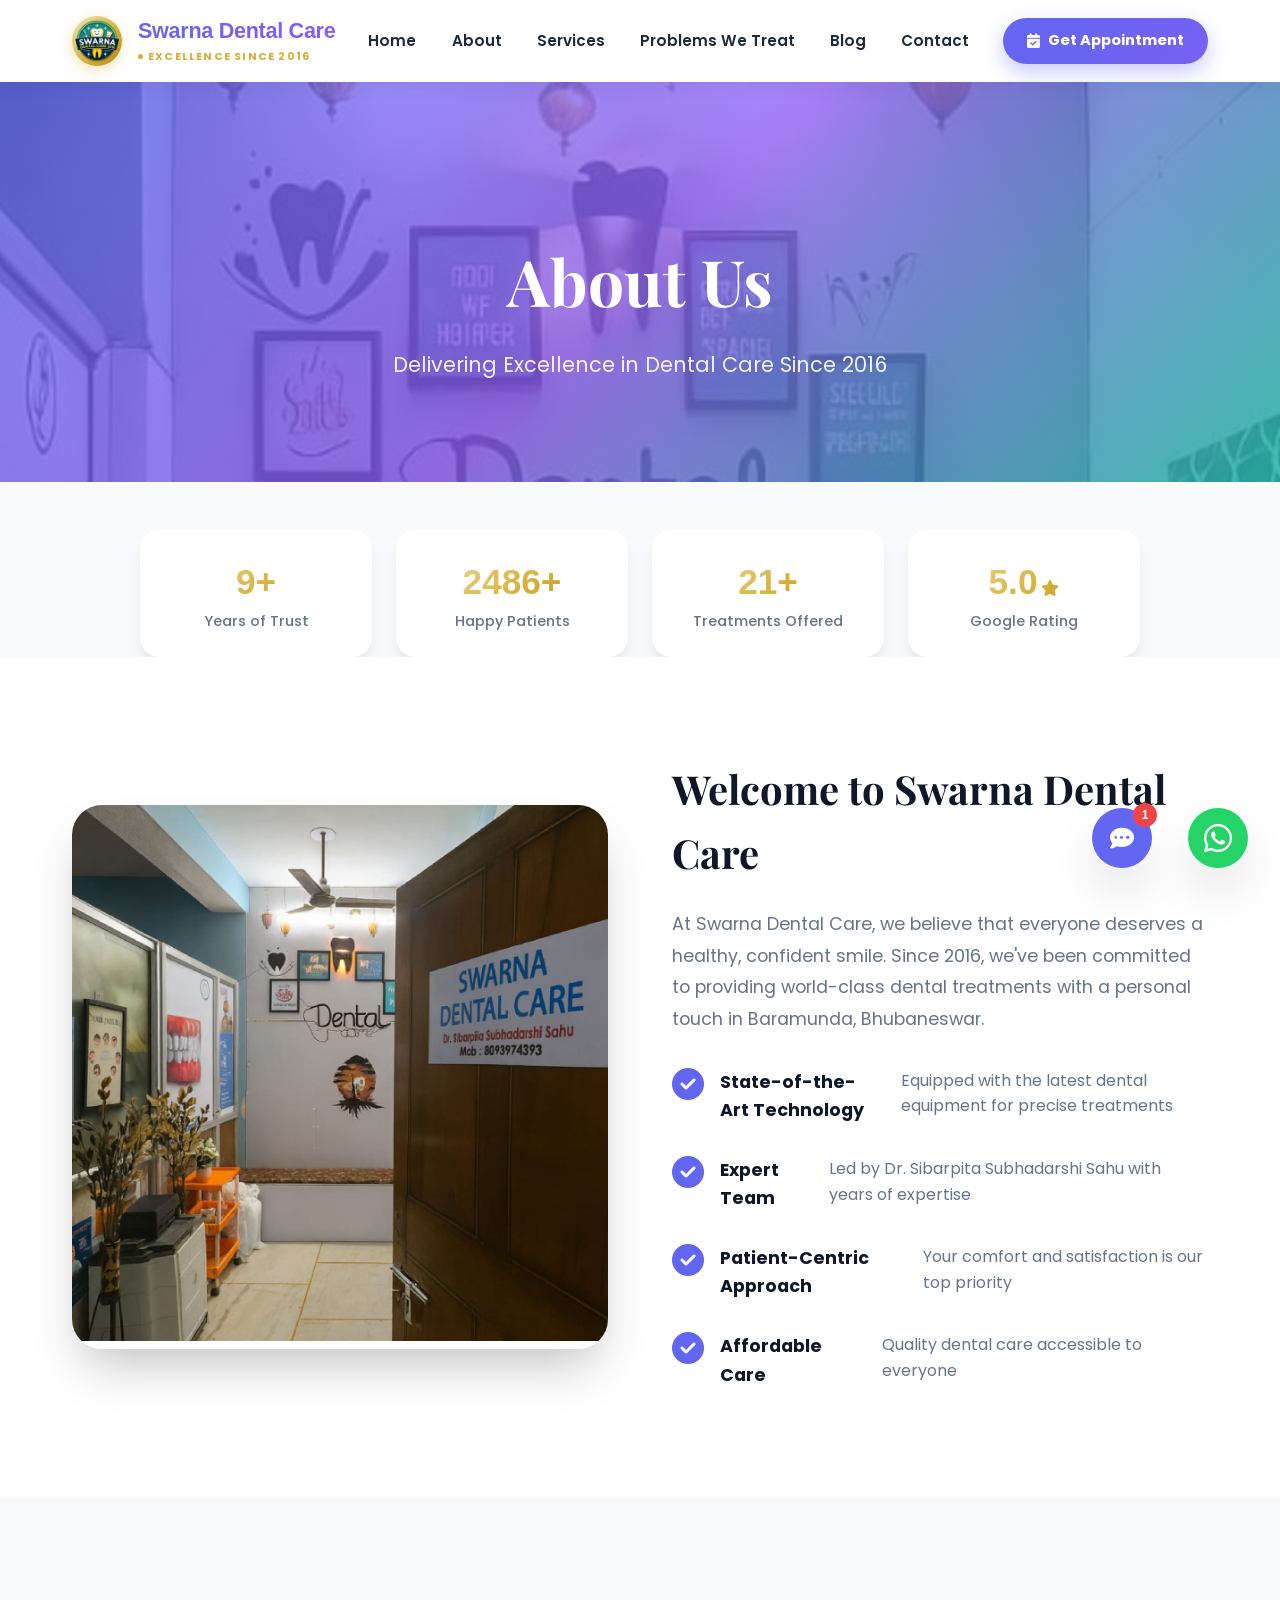
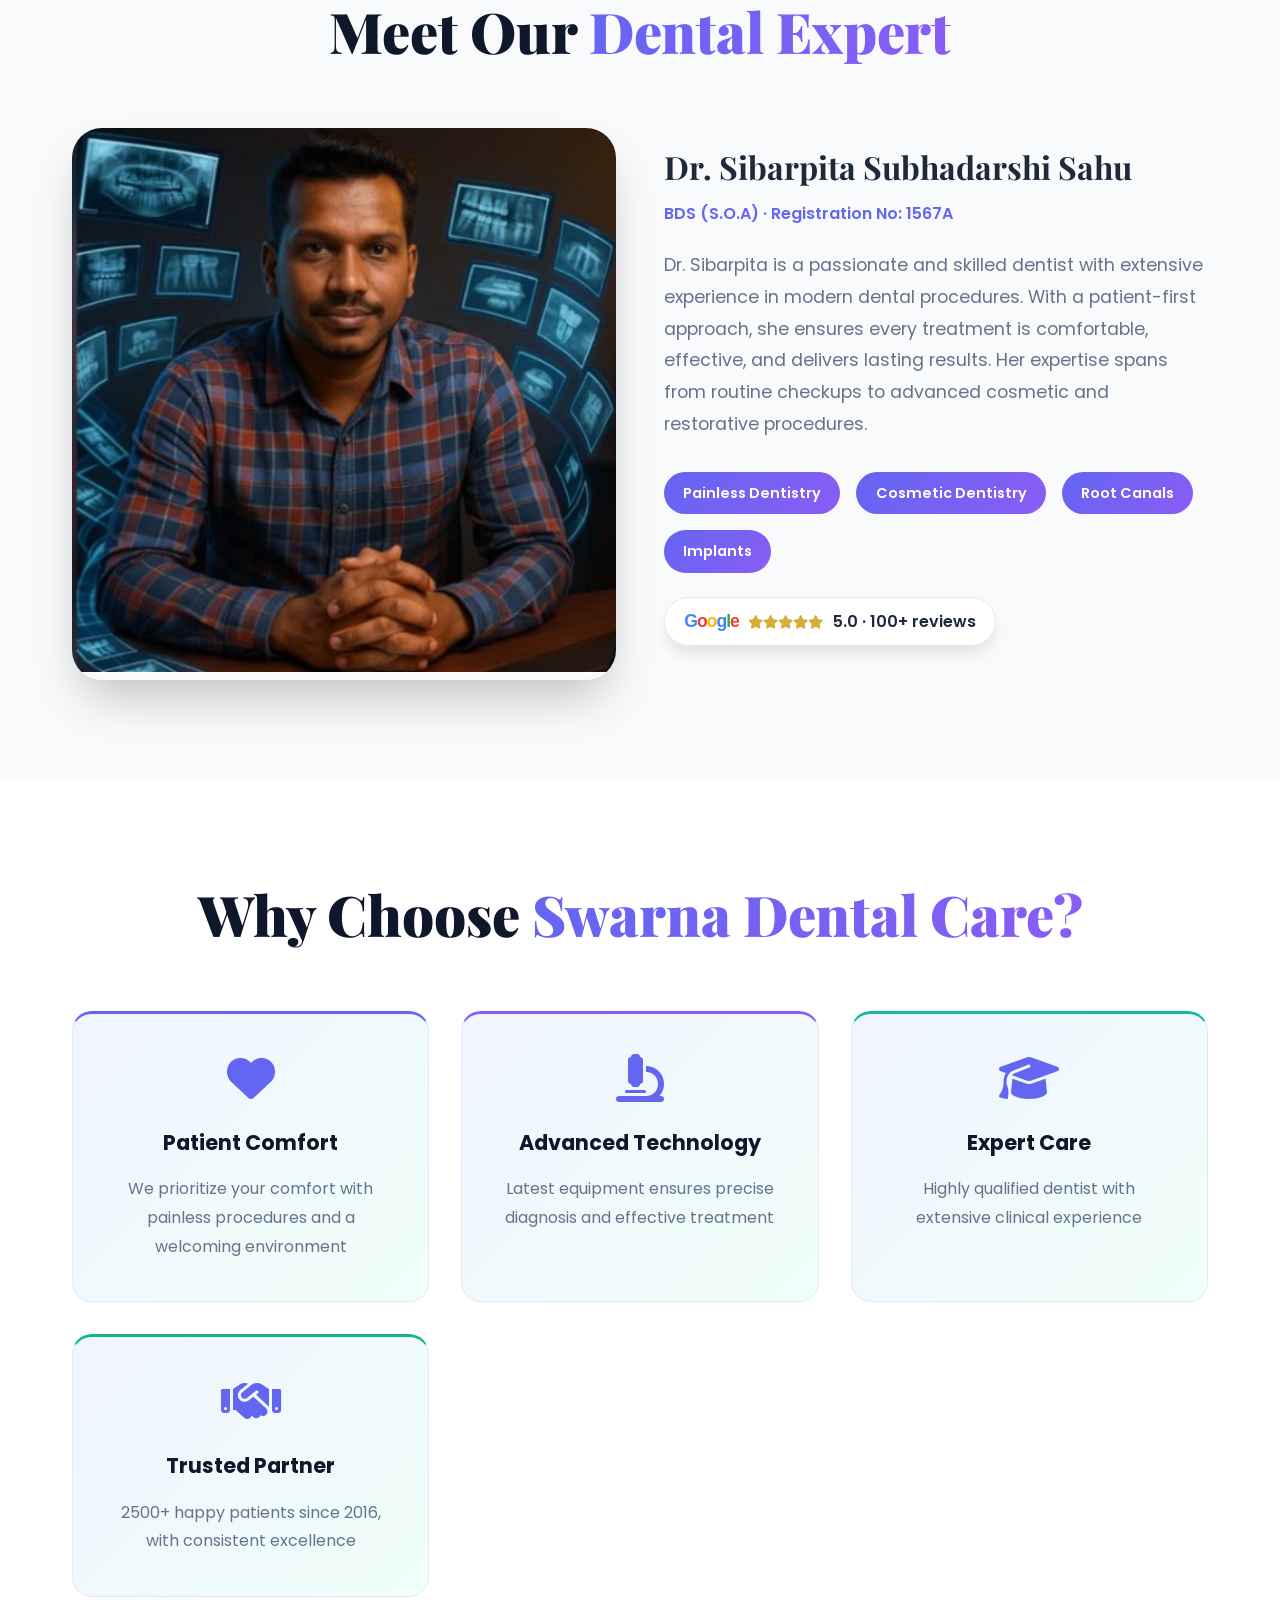
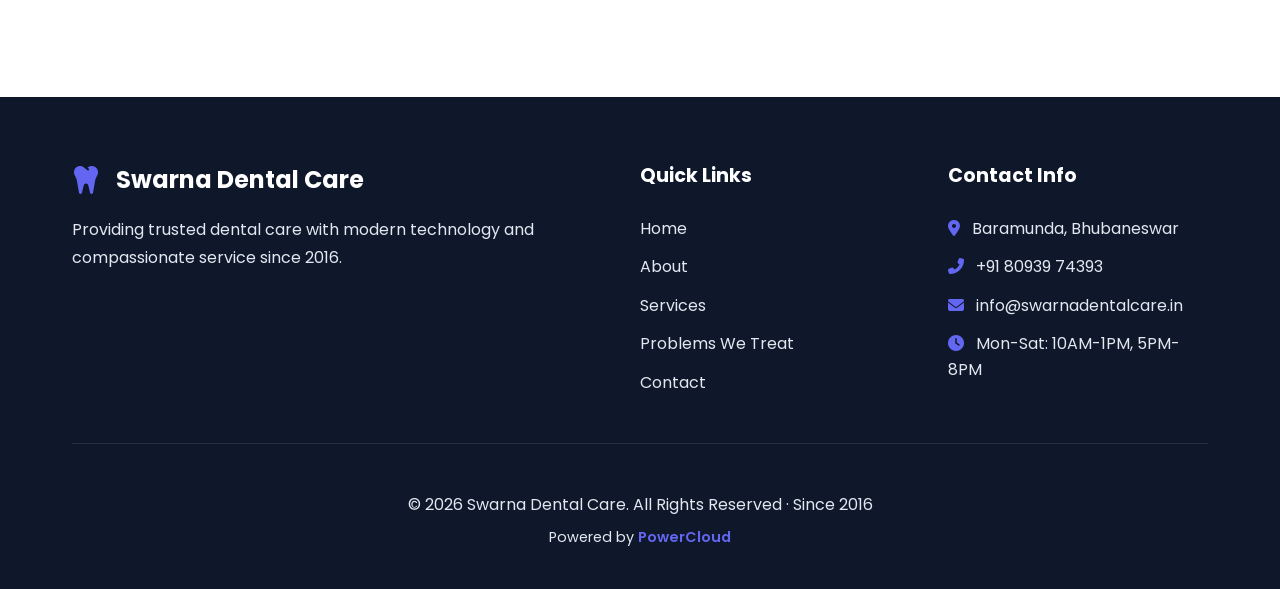
==== commit e6c2ef21: "25-09-2026" ====
--- a/About/index.html
+++ b/About/index.html
@@ -3,9 +3,18 @@
 <head>
     <meta charset="UTF-8">
     <meta name="viewport" content="width=device-width, initial-scale=1.0">
-    <title>About Us - Swarna Dental Care</title>
-    
-    <meta name="description" content="Learn about Swarna Dental Care, Dr. Sibarpita Subhadarshi Sahu, and our commitment to providing excellent dental care since 2016.">
+    <title>About Us | Dr. Sibarpita Subhadarshi Sahu | Swarna Dental Care, Bhubaneswar</title>
+    
+    <meta name="description" content="Learn about Swarna Dental Care, Dr. Sibarpita Subhadarshi Sahu, and our commitment to providing excellent, patient-first dental care in Baramunda, Bhubaneswar since 2016.">
+    <meta name="keywords" content="About Swarna Dental Care, Dr Sibarpita Subhadarshi Sahu, Dentist Baramunda, Best Dental Clinic Bhubaneswar">
+    <meta name="robots" content="index, follow">
+    <link rel="canonical" href="https://swarnadentalcare.in/About/">
+
+    <meta property="og:title" content="About Swarna Dental Care, Bhubaneswar">
+    <meta property="og:description" content="Meet Dr. Sibarpita Subhadarshi Sahu and discover our patient-first approach to dental care since 2016.">
+    <meta property="og:image" content="https://swarnadentalcare.in/images/doctor.jpg">
+    <meta property="og:url" content="https://swarnadentalcare.in/About/">
+    <meta property="og:type" content="website">
     
     <link rel="preconnect" href="https://fonts.googleapis.com">
     <link rel="preconnect" href="https://fonts.gstatic.com" crossorigin>
@@ -33,12 +42,13 @@
                 <li><a href="../index.html" class="nav-link">Home</a></li>
                 <li><a href="index.html" class="nav-link active">About</a></li>
                 <li><a href="../Services/index.html" class="nav-link">Services</a></li>
+                <li><a href="../Problems/index.html" class="nav-link">Problems We Treat</a></li>
                 <li><a href="../Blog/index.html" class="nav-link">Blog</a></li>
                 <li><a href="../Contact/index.html" class="nav-link">Contact</a></li>
                 <li>
-                    <a href="tel:+918093974393" class="btn-call-nav">
-                        <i class="fas fa-phone-alt"></i>
-                        <span>Call Now</span>
+                    <a href="../Appointment/index.html" class="btn-call-nav">
+                        <i class="fas fa-calendar-check"></i>
+                        <span>Get Appointment</span>
                     </a>
                 </li>
             </ul>
@@ -57,6 +67,30 @@
         <div class="page-hero-content">
             <h1 data-aos="fade-up">About Us</h1>
             <p data-aos="fade-up" data-aos-delay="100">Delivering Excellence in Dental Care Since 2016</p>
+        </div>
+    </section>
+
+    <!-- Trust strip -->
+    <section style="padding: 3rem 0 0;">
+        <div class="container">
+            <div class="trust-strip" data-aos="fade-up">
+                <div class="trust-item">
+                    <div class="trust-number"><span data-counter="9">0</span>+</div>
+                    <div class="trust-label">Years of Trust</div>
+                </div>
+                <div class="trust-item">
+                    <div class="trust-number"><span data-counter="2500" data-suffix="+">0</span></div>
+                    <div class="trust-label">Happy Patients</div>
+                </div>
+                <div class="trust-item">
+                    <div class="trust-number"><span data-counter="21" data-suffix="+">0</span></div>
+                    <div class="trust-label">Treatments Offered</div>
+                </div>
+                <div class="trust-item">
+                    <div class="trust-number">5.0<i class="fas fa-star" style="color:var(--gold); font-size:1rem; margin-left:4px;"></i></div>
+                    <div class="trust-label">Google Rating</div>
+                </div>
+            </div>
         </div>
     </section>
 
@@ -126,6 +160,11 @@
                         <span>Root Canals</span>
                         <span>Implants</span>
                     </div>
+                    <div class="google-review-badge shine-badge" style="margin-top:1.5rem;">
+                        <span class="g-logo"><span>G</span><span>o</span><span>o</span><span>g</span><span>l</span><span>e</span></span>
+                        <span class="stars-mini"><i class="fas fa-star"></i><i class="fas fa-star"></i><i class="fas fa-star"></i><i class="fas fa-star"></i><i class="fas fa-star"></i></span>
+                        <span>5.0 · 100+ reviews</span>
+                    </div>
                 </div>
             </div>
         </div>
@@ -181,6 +220,7 @@
                         <li><a href="../index.html">Home</a></li>
                         <li><a href="index.html">About</a></li>
                         <li><a href="../Services/index.html">Services</a></li>
+                        <li><a href="../Problems/index.html">Problems We Treat</a></li>
                         <li><a href="../Contact/index.html">Contact</a></li>
                     </ul>
                 </div>
@@ -189,7 +229,8 @@
                     <h4>Contact Info</h4>
                     <ul>
                         <li><i class="fas fa-map-marker-alt"></i> Baramunda, Bhubaneswar</li>
-                        <li><i class="fas fa-phone-alt"></i> +91 80939 74393</li>
+                        <li><i class="fas fa-phone-alt"></i> <a href="tel:+918093974393">+91 80939 74393</a></li>
+                        <li><i class="fas fa-envelope"></i> <a href="mailto:info@swarnadentalcare.in">info@swarnadentalcare.in</a></li>
                         <li><i class="fas fa-clock"></i> Mon-Sat: 10AM-1PM, 5PM-8PM</li>
                     </ul>
                 </div>
--- a/css/styles.css
+++ b/css/styles.css
@@ -1,6 +1,10 @@
 /* ===== MODERN ADVANCED DENTAL WEBSITE CSS ===== */
 
 :root {
+    /* === BRAND COLOR PALETTE ===
+       Everything on the site is driven from these variables.
+       To re-theme the whole website, change the values below only —
+       nothing else needs to be touched. */
     --primary: #6366f1;
     --secondary: #8b5cf6;
     --accent: #14b8a6;
@@ -13,8 +17,17 @@
     --text: #1e293b;
     --text-light: #64748b;
     --text-muted: #94a3b8;
+
+    /* "Swarna" means gold — a subtle gold accent ties the visuals to the brand name */
+    --gold: #d4af37;
+    --gold-light: #f4e5b2;
+    --google-blue: #4285F4;
+    --google-red: #EA4335;
+    --google-yellow: #FBBC05;
+    --google-green: #34A853;
     
     --gradient-primary: linear-gradient(135deg, #6366f1 0%, #8b5cf6 100%);
+    --gradient-gold: linear-gradient(135deg, #f4e5b2 0%, #d4af37 60%, #b8860b 100%);
     --shadow-md: 0 10px 15px -3px rgba(0, 0, 0, 0.1);
     --shadow-lg: 0 20px 25px -5px rgba(0, 0, 0, 0.1);
     --shadow-xl: 0 25px 50px -12px rgba(0, 0, 0, 0.25);
@@ -92,49 +105,91 @@
     display: flex;
     align-items: center;
     gap: 1rem;
+    text-decoration: none;
 }
 
 .logo-img {
     width: 50px;
     height: 50px;
     object-fit: contain;
-}
+    border-radius: 50%;
+    padding: 3px;
+    background: var(--gradient-gold);
+    box-shadow: 0 4px 14px rgba(212, 175, 55, 0.35);
+    transition: var(--transition);
+}
+
+.logo:hover .logo-img {
+    transform: rotate(-8deg) scale(1.06);
+}
+
+.logo-text { line-height: 1.25; }
 
 .logo-main {
-    font-size: 1.3rem;
+    font-size: 1.35rem;
+    font-weight: 800;
+    letter-spacing: -0.3px;
+    text-decoration: none;
+    background: var(--gradient-primary);
+    -webkit-background-clip: text;
+    background-clip: text;
+    -webkit-text-fill-color: transparent;
+    display: inline-block;
+}
+
+.logo-sub {
+    display: inline-flex;
+    align-items: center;
+    gap: 5px;
+    font-size: 0.68rem;
     font-weight: 700;
-    color: var(--dark);
-}
-
-.logo-sub {
-    font-size: 0.75rem;
-    color: var(--text-light);
+    text-decoration: none;
+    color: var(--gold);
+    text-transform: uppercase;
+    letter-spacing: 1.2px;
+}
+
+.logo-sub::before {
+    content: '';
+    width: 5px;
+    height: 5px;
+    border-radius: 50%;
+    background: var(--gold);
+    display: inline-block;
 }
 
 .nav-menu {
     display: flex;
     list-style: none;
-    gap: 2.5rem;
+    gap: 2rem;
     align-items: center;
 }
 
 .nav-link {
     text-decoration: none;
     color: var(--text);
-    font-weight: 500;
+    font-weight: 600;
+    font-size: 0.95rem;
     position: relative;
+    padding: 0.4rem 0.1rem;
     transition: color 0.3s;
 }
 
 .nav-link::after {
     content: '';
     position: absolute;
-    bottom: -5px;
+    bottom: -4px;
     left: 0;
     width: 0;
-    height: 2px;
-    background: var(--primary);
-    transition: width 0.3s;
+    height: 3px;
+    border-radius: 3px;
+    background: var(--gradient-primary);
+    transition: width 0.3s ease;
+}
+
+.nav-link:hover,
+.nav-link.active {
+    color: var(--primary);
 }
 
 .nav-link:hover::after,
@@ -148,24 +203,33 @@
     gap: 0.5rem;
     padding: 0.7rem 1.5rem;
     background: var(--gradient-primary);
-    color: var(--white);
-    border-radius: var(--radius);
+    background-size: 200% 200%;
+    color: var(--white);
+    border-radius: 50px;
     text-decoration: none;
-    font-weight: 600;
-    box-shadow: var(--shadow-md);
-    transition: var(--transition);
+    font-weight: 700;
+    font-size: 0.92rem;
+    box-shadow: 0 8px 20px rgba(99, 102, 241, 0.35);
+    transition: var(--transition);
+    position: relative;
+    overflow: hidden;
+    animation: navBtnGradient 4s ease infinite;
+}
+
+@keyframes navBtnGradient {
+    0%, 100% { background-position: 0% 50%; }
+    50% { background-position: 100% 50%; }
 }
 
 .btn-call-nav:hover {
-    transform: translateY(-2px);
-    box-shadow: var(--shadow-lg);
+    transform: translateY(-2px) scale(1.03);
+    box-shadow: 0 12px 28px rgba(99, 102, 241, 0.45);
 }
 
 .hamburger {
     display: none;
     flex-direction: column;
-    gap: 5px;
-    cursor: pointer;
+    gap: 5px;    cursor: pointer;
 }
 
 .hamburger span {
@@ -1566,7 +1630,7 @@
     justify-content: center;
     font-size: 1.5rem;
     cursor: pointer;
-    z-index: 998;
+    z-index: 1000;
     transition: var(--transition);
     box-shadow: var(--shadow-xl);
     animation: bounce 2s infinite;
@@ -1620,11 +1684,13 @@
     bottom: 130px;
     right: 30px;
     width: 380px;
+    max-width: calc(100vw - 40px);
     height: 550px;
+    max-height: calc(100vh - 160px);
     background: var(--white);
     border-radius: var(--radius-xl);
     box-shadow: var(--shadow-xl);
-    z-index: 998;
+    z-index: 1001;
     display: flex;
     flex-direction: column;
     opacity: 0;
@@ -1637,6 +1703,16 @@
     opacity: 1;
     visibility: visible;
     transform: translateY(0) scale(1);
+}
+
+/* Prevent the floating share bar / other widgets from colliding with the open chat window */
+body.swaboot-chat-open .social-media-bar,
+body.swaboot-chat-open .whatsapp-float,
+body.swaboot-chat-open .scroll-top {
+    opacity: 0;
+    visibility: hidden;
+    pointer-events: none;
+    transition: opacity 0.25s ease, visibility 0.25s ease;
 }
 
 .swaboot-header {
@@ -1867,6 +1943,18 @@
     .footer-content {
         grid-template-columns: 1fr;
     }
+}
+
+@media (max-width: 1180px) and (min-width: 769px) {
+    .nav-menu { gap: 1.2rem; }
+    .nav-link { font-size: 0.85rem; }
+    .btn-call-nav { padding: 0.6rem 1rem; font-size: 0.82rem; }
+}
+
+@media (max-width: 940px) and (min-width: 769px) {
+    .btn-call-nav span { display: none; }
+    .btn-call-nav { padding: 0.7rem; border-radius: 50%; width: 42px; height: 42px; justify-content: center; }
+    .btn-call-nav i { font-size: 1.05rem; }
 }
 
 @media (max-width: 768px) {
@@ -2618,3 +2706,535 @@
         font-size: 18px;
     }
 }
+
+/* ================================================================
+   NEW ADDITIONS — Google Reviews, Service Tabs, Problems We Treat,
+   extra animation & mobile-perfection utilities
+   ================================================================ */
+
+/* ---------- Floating decorative blobs (used behind section headers) ---------- */
+.blob-decor {
+    position: absolute;
+    border-radius: 50%;
+    filter: blur(60px);
+    opacity: 0.35;
+    z-index: 0;
+    pointer-events: none;
+    animation: blobFloat 10s ease-in-out infinite;
+}
+@keyframes blobFloat {
+    0%, 100% { transform: translate(0, 0) scale(1); }
+    50% { transform: translate(20px, -25px) scale(1.08); }
+}
+
+/* ---------- Google Reviews Section ---------- */
+.google-reviews-section {
+    position: relative;
+    overflow: hidden;
+    background: linear-gradient(180deg, #ffffff 0%, #f4f7ff 100%);
+}
+.google-review-badge {
+    display: inline-flex;
+    align-items: center;
+    gap: 0.6rem;
+    background: var(--white);
+    border: 1px solid var(--light-dark);
+    padding: 0.6rem 1.2rem;
+    border-radius: 50px;
+    box-shadow: var(--shadow-md);
+    font-weight: 600;
+    color: var(--text);
+    margin-bottom: 1.25rem;
+}
+.google-review-badge .g-logo {
+    font-weight: 800;
+    font-size: 1.1rem;
+    letter-spacing: -1px;
+}
+.google-review-badge .g-logo span:nth-child(1){ color: var(--google-blue); }
+.google-review-badge .g-logo span:nth-child(2){ color: var(--google-red); }
+.google-review-badge .g-logo span:nth-child(3){ color: var(--google-yellow); }
+.google-review-badge .g-logo span:nth-child(4){ color: var(--google-blue); }
+.google-review-badge .g-logo span:nth-child(5){ color: var(--google-green); }
+.google-review-badge .g-logo span:nth-child(6){ color: var(--google-red); }
+.google-review-badge .stars-mini i { color: var(--gold); font-size: 0.85rem; }
+
+.google-review-card {
+    background: var(--white);
+    border-radius: var(--radius-lg);
+    padding: 2.5rem;
+    box-shadow: var(--shadow-lg);
+    text-align: center;
+    max-width: 620px;
+    margin: 0 auto 3rem;
+    border-top: 4px solid var(--google-blue);
+    position: relative;
+    z-index: 1;
+}
+.google-review-card .score-big {
+    font-size: 3.2rem;
+    font-weight: 800;
+    background: var(--gradient-primary);
+    -webkit-background-clip: text;
+    background-clip: text;
+    -webkit-text-fill-color: transparent;
+    line-height: 1;
+}
+.google-review-card .stars-large i { color: var(--gold); }
+.google-review-card p.review-count { color: var(--text-light); margin-top: 0.5rem; }
+.google-review-cta {
+    display: inline-flex;
+    align-items: center;
+    gap: 0.6rem;
+    margin-top: 1.5rem;
+    padding: 0.9rem 1.8rem;
+    border-radius: 50px;
+    background: var(--white);
+    border: 2px solid var(--google-blue);
+    color: var(--google-blue);
+    font-weight: 700;
+    transition: var(--transition);
+}
+.google-review-cta:hover {
+    background: var(--google-blue);
+    color: var(--white);
+    transform: translateY(-3px);
+    box-shadow: 0 10px 25px rgba(66,133,244,0.35);
+}
+.google-review-cta.filled {
+    background: var(--google-blue);
+    color: var(--white);
+    border-color: var(--google-blue);
+}
+.google-review-cta.filled:hover {
+    background: #2f5fc4;
+}
+
+/* ---------- Trust Stats Strip ---------- */
+.trust-strip {
+    display: grid;
+    grid-template-columns: repeat(4, 1fr);
+    gap: 1.5rem;
+    max-width: 1000px;
+    margin: 0 auto;
+}
+.trust-item {
+    text-align: center;
+    padding: 1.5rem 1rem;
+    background: var(--white);
+    border-radius: var(--radius-lg);
+    box-shadow: var(--shadow-md);
+    transition: var(--transition);
+}
+.trust-item:hover { transform: translateY(-8px); box-shadow: var(--shadow-xl); }
+.trust-item .trust-number {
+    font-size: 2.2rem;
+    font-weight: 800;
+    background: var(--gradient-gold);
+    -webkit-background-clip: text;
+    background-clip: text;
+    -webkit-text-fill-color: transparent;
+}
+.trust-item .trust-label { color: var(--text-light); font-size: 0.9rem; font-weight: 500; }
+
+/* ---------- Services: Category Tabs ---------- */
+.service-tabs-nav {
+    display: flex;
+    flex-wrap: wrap;
+    justify-content: center;
+    gap: 0.9rem;
+    margin-bottom: 3rem;
+}
+.service-tab-btn {
+    display: flex;
+    align-items: center;
+    gap: 0.6rem;
+    padding: 0.85rem 1.5rem;
+    border-radius: 50px;
+    border: 2px solid var(--light-dark);
+    background: var(--white);
+    color: var(--text);
+    font-weight: 600;
+    font-size: 0.95rem;
+    cursor: pointer;
+    transition: var(--transition);
+    font-family: inherit;
+}
+.service-tab-btn i { color: var(--primary); transition: var(--transition); }
+.service-tab-btn:hover {
+    border-color: var(--primary);
+    transform: translateY(-3px);
+    box-shadow: var(--shadow-md);
+}
+.service-tab-btn.active {
+    background: var(--gradient-primary);
+    border-color: transparent;
+    color: var(--white);
+    box-shadow: 0 10px 25px rgba(99,102,241,0.35);
+}
+.service-tab-btn.active i { color: var(--white); }
+
+.service-category-panel { display: none; }
+.service-category-panel.active {
+    display: block;
+    animation: panelFadeIn 0.5s ease;
+}
+@keyframes panelFadeIn {
+    from { opacity: 0; transform: translateY(15px); }
+    to { opacity: 1; transform: translateY(0); }
+}
+
+.category-intro {
+    text-align: center;
+    max-width: 720px;
+    margin: 0 auto 2.5rem;
+}
+.category-intro h3 {
+    font-size: 1.6rem;
+    font-weight: 700;
+    color: var(--dark);
+    margin-bottom: 0.5rem;
+}
+.category-intro p { color: var(--text-light); }
+
+.service-items-grid {
+    display: grid;
+    grid-template-columns: repeat(auto-fit, minmax(260px, 1fr));
+    gap: 1.5rem;
+}
+
+.service-item-card {
+    background: var(--white);
+    border-radius: var(--radius-lg);
+    padding: 1.8rem;
+    box-shadow: var(--shadow-md);
+    border: 1px solid var(--light-dark);
+    position: relative;
+    overflow: hidden;
+    transition: var(--transition);
+}
+.service-item-card::before {
+    content: '';
+    position: absolute;
+    top: 0; left: 0;
+    width: 100%; height: 4px;
+    background: var(--gradient-primary);
+    transform: scaleX(0);
+    transform-origin: left;
+    transition: transform 0.4s ease;
+}
+.service-item-card:hover {
+    transform: translateY(-10px) scale(1.02);
+    box-shadow: var(--shadow-xl);
+    border-color: transparent;
+}
+.service-item-card:hover::before { transform: scaleX(1); }
+
+.service-item-icon {
+    width: 58px;
+    height: 58px;
+    border-radius: 16px;
+    display: flex;
+    align-items: center;
+    justify-content: center;
+    background: linear-gradient(135deg, rgba(99,102,241,0.12), rgba(139,92,246,0.12));
+    color: var(--primary);
+    font-size: 1.5rem;
+    margin-bottom: 1.1rem;
+    transition: var(--transition);
+}
+.service-item-card:hover .service-item-icon {
+    background: var(--gradient-primary);
+    color: var(--white);
+    transform: rotate(-8deg) scale(1.1);
+}
+.service-item-card h4 {
+    font-size: 1.1rem;
+    font-weight: 700;
+    color: var(--dark);
+    margin-bottom: 0.6rem;
+}
+.service-item-card p {
+    color: var(--text-light);
+    font-size: 0.92rem;
+    line-height: 1.6;
+    margin-bottom: 1rem;
+}
+.service-item-link {
+    display: inline-flex;
+    align-items: center;
+    gap: 0.4rem;
+    font-weight: 600;
+    font-size: 0.88rem;
+    color: var(--primary);
+}
+.service-item-link i { font-size: 0.75rem; transition: transform 0.3s ease; }
+.service-item-card:hover .service-item-link i { transform: translateX(5px); }
+
+.category-block-heading {
+    display: flex;
+    align-items: center;
+    gap: 1rem;
+    margin: 3.5rem 0 1.8rem;
+}
+.category-block-heading .cat-icon-lg {
+    width: 60px; height: 60px;
+    border-radius: 18px;
+    display: flex; align-items: center; justify-content: center;
+    background: var(--gradient-gold);
+    color: var(--white);
+    font-size: 1.6rem;
+    flex-shrink: 0;
+    box-shadow: var(--shadow-md);
+}
+.category-block-heading h3 {
+    font-size: 1.5rem;
+    font-weight: 800;
+    color: var(--dark);
+    letter-spacing: 0.5px;
+}
+.category-block-heading p { color: var(--text-light); font-size: 0.9rem; margin-top: 0.2rem; }
+
+/* ---------- Problems We Treat ---------- */
+.problems-grid {
+    display: grid;
+    grid-template-columns: repeat(auto-fit, minmax(280px, 1fr));
+    gap: 1.75rem;
+}
+.problem-card {
+    background: var(--white);
+    border-radius: var(--radius-lg);
+    padding: 2rem;
+    box-shadow: var(--shadow-md);
+    position: relative;
+    transition: var(--transition);
+    border-bottom: 4px solid transparent;
+}
+.problem-card:hover {
+    transform: translateY(-8px);
+    box-shadow: var(--shadow-xl);
+    border-bottom-color: var(--accent);
+}
+.problem-card-top {
+    display: flex;
+    align-items: center;
+    gap: 1rem;
+    margin-bottom: 1rem;
+}
+.problem-icon {
+    width: 56px;
+    height: 56px;
+    min-width: 56px;
+    border-radius: 50%;
+    display: flex;
+    align-items: center;
+    justify-content: center;
+    background: linear-gradient(135deg, rgba(20,184,166,0.15), rgba(99,102,241,0.15));
+    color: var(--accent);
+    font-size: 1.4rem;
+    transition: var(--transition);
+}
+.problem-card:hover .problem-icon {
+    background: var(--gradient-primary);
+    color: var(--white);
+    transform: scale(1.1) rotate(6deg);
+}
+.problem-card h3 { font-size: 1.2rem; font-weight: 700; color: var(--dark); }
+.problem-card .symptom-tag {
+    display: inline-block;
+    background: rgba(239, 68, 68, 0.08);
+    color: #dc2626;
+    font-size: 0.72rem;
+    font-weight: 700;
+    text-transform: uppercase;
+    letter-spacing: 0.5px;
+    padding: 0.2rem 0.6rem;
+    border-radius: 20px;
+    margin-top: 0.3rem;
+}
+.problem-card p.problem-desc { color: var(--text-light); font-size: 0.93rem; margin-bottom: 1.1rem; }
+.problem-card .solution-line {
+    display: flex;
+    align-items: flex-start;
+    gap: 0.5rem;
+    font-size: 0.88rem;
+    color: var(--text);
+    background: var(--light);
+    padding: 0.7rem 0.9rem;
+    border-radius: var(--radius);
+    margin-bottom: 1.1rem;
+}
+.problem-card .solution-line i { color: var(--success); margin-top: 0.2rem; }
+.problem-card .problem-link {
+    display: inline-flex;
+    align-items: center;
+    gap: 0.4rem;
+    font-weight: 600;
+    font-size: 0.9rem;
+    color: var(--primary);
+}
+.problem-card .problem-link i { font-size: 0.75rem; transition: transform 0.3s ease; }
+.problem-card:hover .problem-link i { transform: translateX(5px); }
+
+/* Symptom quick-nav chips at top of Problems page */
+.symptom-chip-row {
+    display: flex;
+    flex-wrap: wrap;
+    gap: 0.7rem;
+    justify-content: center;
+    margin-bottom: 3rem;
+}
+.symptom-chip {
+    padding: 0.55rem 1.1rem;
+    border-radius: 50px;
+    background: var(--white);
+    border: 1.5px solid var(--light-dark);
+    color: var(--text);
+    font-size: 0.85rem;
+    font-weight: 600;
+    transition: var(--transition);
+}
+.symptom-chip:hover {
+    background: var(--gradient-primary);
+    color: var(--white);
+    border-color: transparent;
+    transform: translateY(-3px);
+}
+
+/* ---------- Generic animated section utilities ---------- */
+.gradient-text-gold {
+    background: var(--gradient-gold);
+    -webkit-background-clip: text;
+    background-clip: text;
+    -webkit-text-fill-color: transparent;
+}
+
+.pulse-dot {
+    display: inline-block;
+    width: 10px; height: 10px;
+    background: var(--success);
+    border-radius: 50%;
+    margin-right: 6px;
+    box-shadow: 0 0 0 rgba(16,185,129, 0.6);
+    animation: pulseDot 2s infinite;
+}
+@keyframes pulseDot {
+    0% { box-shadow: 0 0 0 0 rgba(16,185,129, 0.6); }
+    70% { box-shadow: 0 0 0 10px rgba(16,185,129, 0); }
+    100% { box-shadow: 0 0 0 0 rgba(16,185,129, 0); }
+}
+
+.shine-badge {
+    position: relative;
+    overflow: hidden;
+}
+.shine-badge::after {
+    content: '';
+    position: absolute;
+    top: 0; left: -75%;
+    width: 50%; height: 100%;
+    background: linear-gradient(120deg, transparent, rgba(255,255,255,0.6), transparent);
+    transform: skewX(-25deg);
+    animation: shineMove 3.5s infinite;
+}
+@keyframes shineMove {
+    0% { left: -75%; }
+    50%, 100% { left: 130%; }
+}
+
+/* Floating tooth icon accents used on new pages */
+.floating-icon {
+    animation: floatY 4s ease-in-out infinite;
+}
+@keyframes floatY {
+    0%, 100% { transform: translateY(0); }
+    50% { transform: translateY(-14px); }
+}
+
+/* ---------- Footer email row & extra icon ---------- */
+.footer-contact ul li a {
+    color: inherit;
+    text-decoration: none;
+    transition: color 0.25s ease;
+}
+.footer-contact ul li a:hover { color: var(--gold); }
+
+/* ---------- Contact page email card polish ---------- */
+.info-card .info-content p a[href^="mailto"] {
+    color: var(--primary);
+    font-weight: 600;
+}
+
+/* ================================================================
+   MOBILE PERFECTION — extra breakpoints so every page (incl.
+   Appointment) renders cleanly on all common phone widths
+   ================================================================ */
+@media (max-width: 1024px) {
+    .trust-strip { grid-template-columns: repeat(2, 1fr); }
+}
+
+@media (max-width: 768px) {
+    .service-tabs-nav { gap: 0.6rem; }
+    .service-tab-btn { padding: 0.7rem 1.1rem; font-size: 0.85rem; }
+    .category-block-heading { margin: 2.5rem 0 1.4rem; }
+    .category-block-heading .cat-icon-lg { width: 50px; height: 50px; font-size: 1.3rem; }
+    .category-block-heading h3 { font-size: 1.25rem; }
+    .google-review-card { padding: 1.75rem 1.25rem; }
+    .google-review-card .score-big { font-size: 2.4rem; }
+    .problems-grid, .service-items-grid { grid-template-columns: 1fr; }
+}
+
+@media (max-width: 600px) {
+    .trust-strip { grid-template-columns: repeat(2, 1fr); gap: 1rem; }
+    .trust-item { padding: 1.1rem 0.6rem; }
+    .trust-item .trust-number { font-size: 1.7rem; }
+    .service-tabs-nav {
+        flex-wrap: nowrap;
+        overflow-x: auto;
+        justify-content: flex-start;
+        -webkit-overflow-scrolling: touch;
+        padding-bottom: 0.5rem;
+        margin-left: -1rem;
+        margin-right: -1rem;
+        padding-left: 1rem;
+        padding-right: 1rem;
+    }
+    .service-tabs-nav::-webkit-scrollbar { height: 4px; }
+    .service-tab-btn { white-space: nowrap; }
+}
+
+@media (max-width: 480px) {
+    .google-review-badge { font-size: 0.85rem; padding: 0.5rem 0.9rem; flex-wrap: wrap; justify-content: center; }
+    .problem-card, .service-item-card { padding: 1.4rem; }
+    .category-intro h3 { font-size: 1.3rem; }
+}
+
+@media (max-width: 380px) {
+    .hero-title { font-size: 1.7rem; }
+    .section-title { font-size: 1.5rem; }
+    .btn-large { width: 100%; justify-content: center; padding: 0.9rem 1.2rem; font-size: 0.95rem; }
+    .trust-strip { grid-template-columns: 1fr 1fr; }
+}
+
+/* Appointment form: guarantee perfect fit on very small / narrow phones */
+@media (max-width: 420px) {
+    .appt-section { padding: 2rem 0.6rem; }
+    .appt-card { padding: 1.1rem; border-radius: var(--radius); }
+    .form-group input, .form-group select, .form-group textarea {
+        padding: 0.7rem 0.85rem;
+        font-size: 16px; /* prevents iOS auto-zoom on focus */
+    }
+    .range-container { flex-wrap: wrap; }
+    .checkbox-container label { font-size: 0.85rem; }
+}
+
+/* Avoid iOS zoom on all form fields site-wide */
+@media (max-width: 768px) {
+    input, select, textarea { font-size: 16px !important; }
+}
+
+/* Respect users who prefer reduced motion */
+@media (prefers-reduced-motion: reduce) {
+    .blob-decor, .pulse-dot, .shine-badge::after, .floating-icon,
+    [data-aos] { animation: none !important; transition: none !important; }
+}
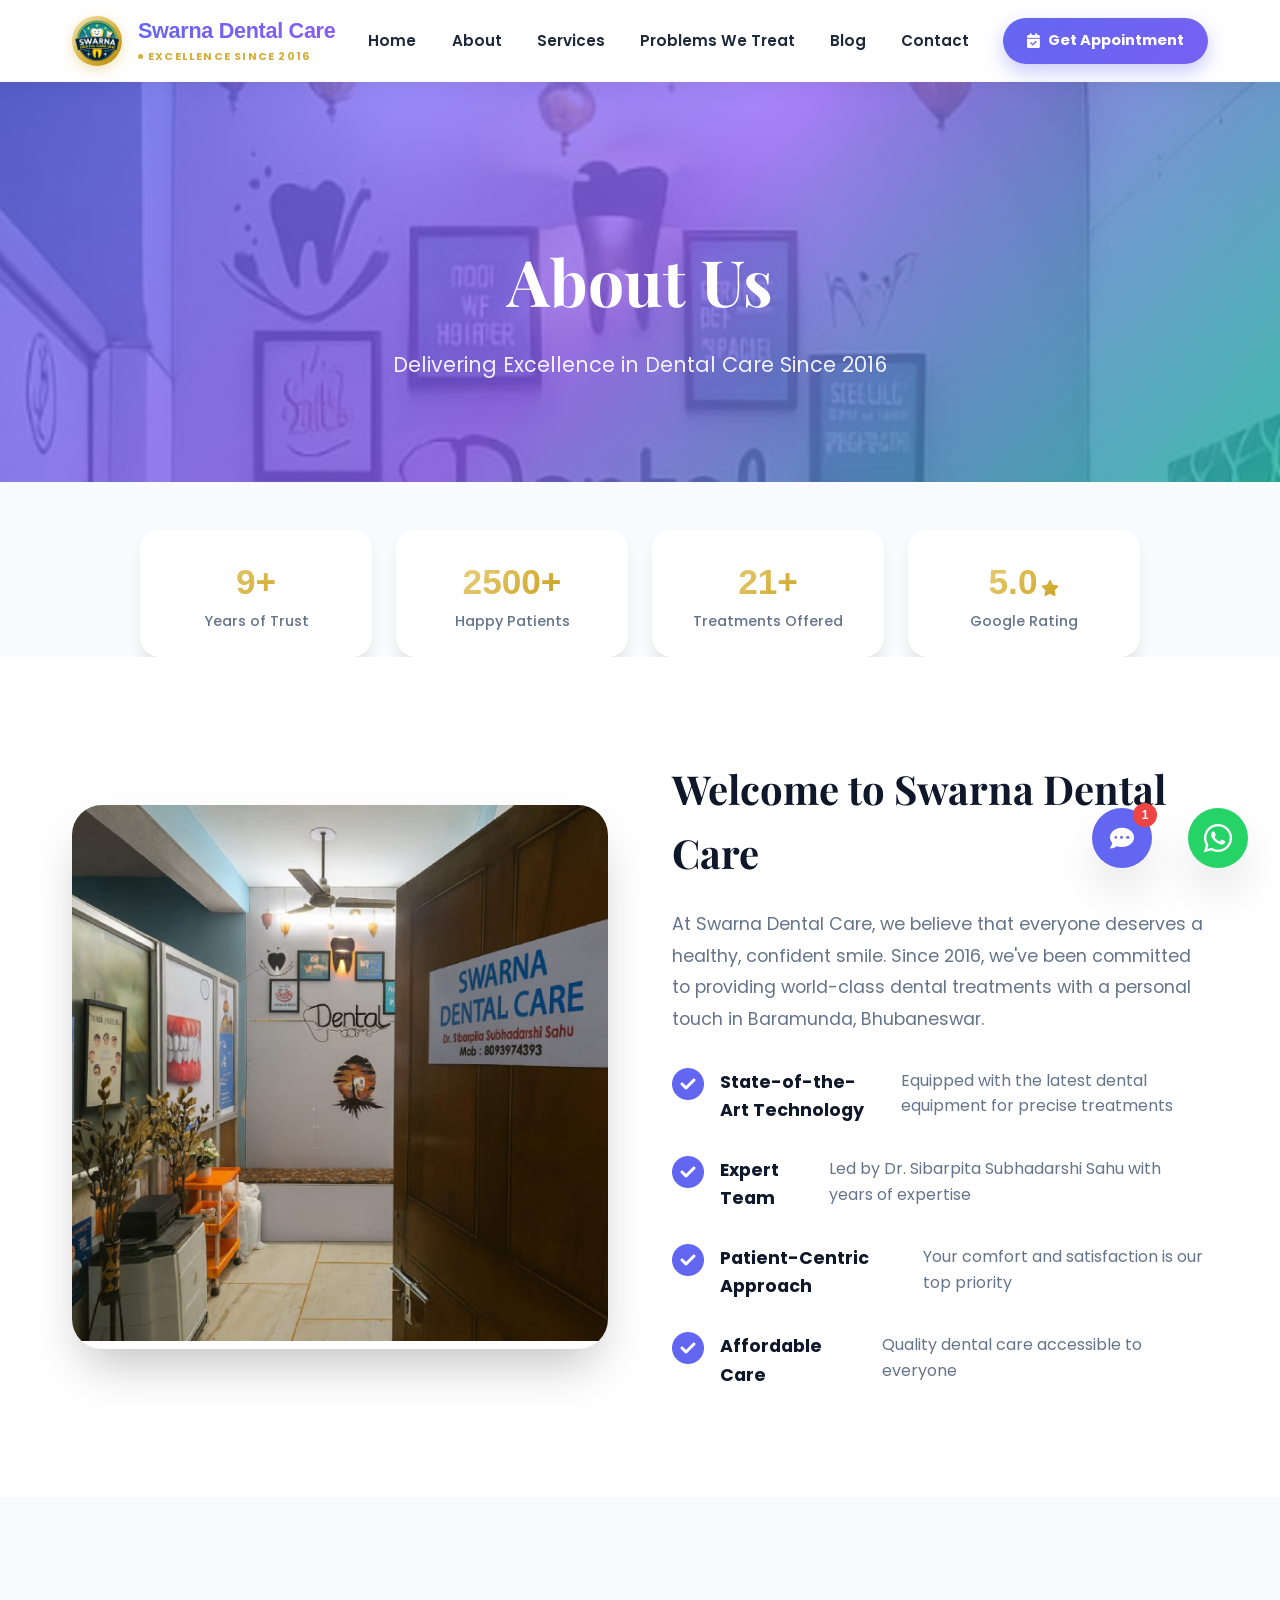
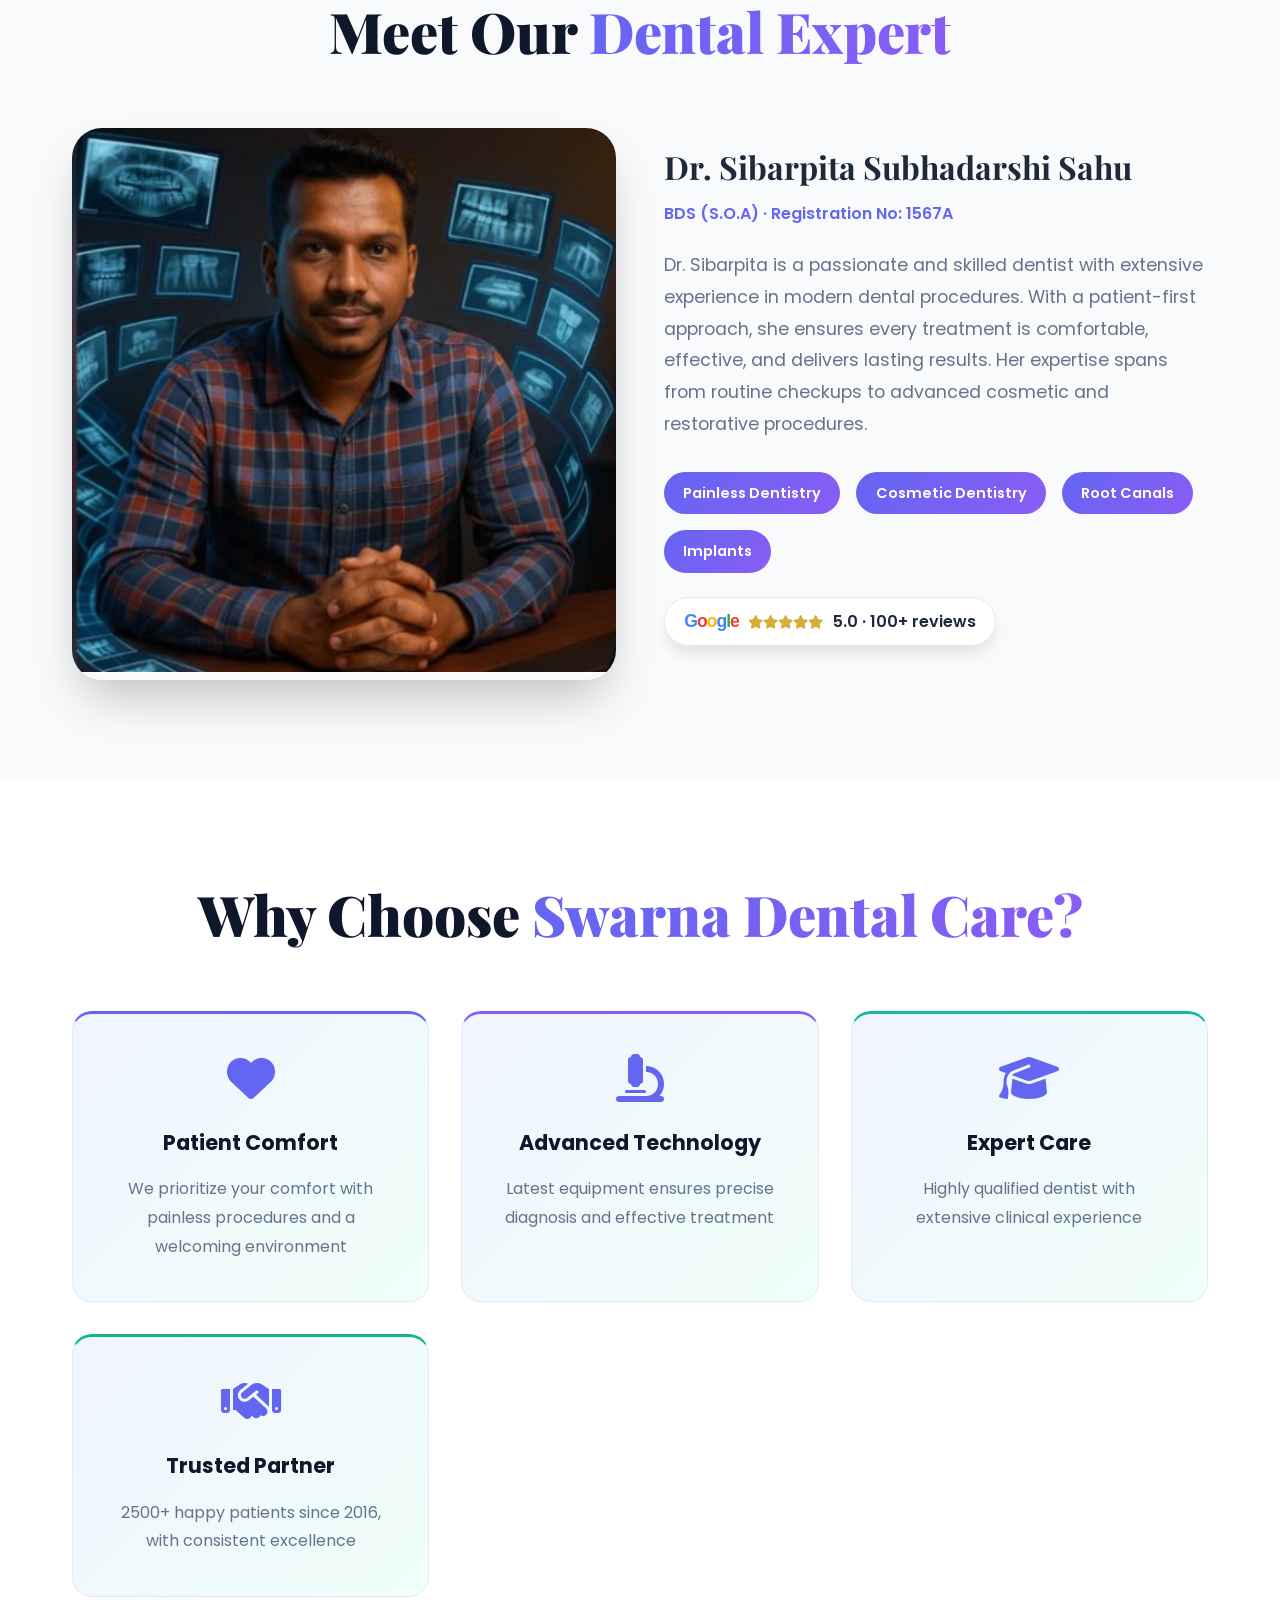
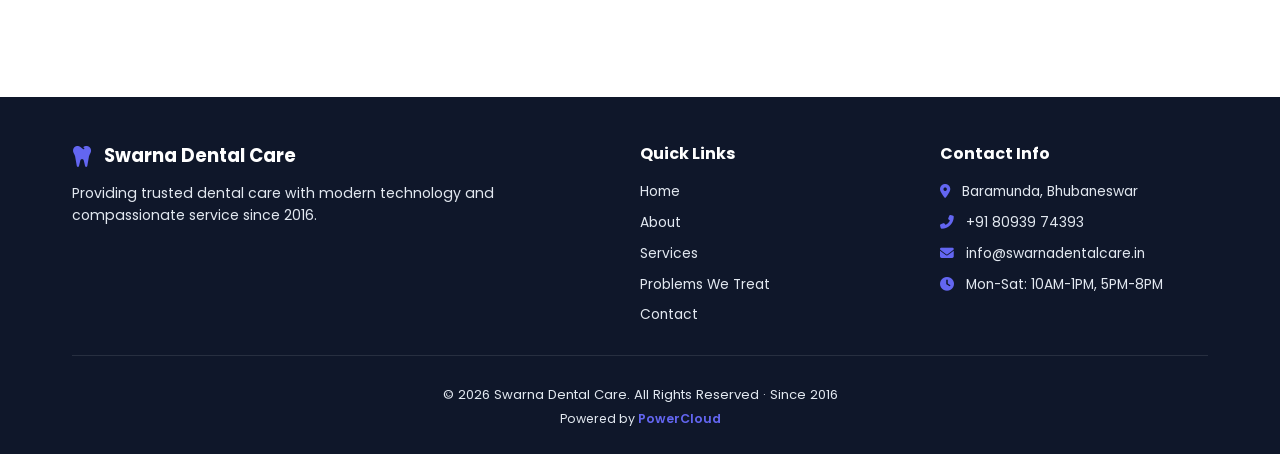
==== commit b6f0c03d: "25-09-2026-1" ====
--- a/About/index.html
+++ b/About/index.html
@@ -8,12 +8,12 @@
     <meta name="description" content="Learn about Swarna Dental Care, Dr. Sibarpita Subhadarshi Sahu, and our commitment to providing excellent, patient-first dental care in Baramunda, Bhubaneswar since 2016.">
     <meta name="keywords" content="About Swarna Dental Care, Dr Sibarpita Subhadarshi Sahu, Dentist Baramunda, Best Dental Clinic Bhubaneswar">
     <meta name="robots" content="index, follow">
-    <link rel="canonical" href="https://swarnadentalcare.in/About/">
+    <link rel="canonical" href="https://swarnadentalcare.in/About">
 
     <meta property="og:title" content="About Swarna Dental Care, Bhubaneswar">
     <meta property="og:description" content="Meet Dr. Sibarpita Subhadarshi Sahu and discover our patient-first approach to dental care since 2016.">
     <meta property="og:image" content="https://swarnadentalcare.in/images/doctor.jpg">
-    <meta property="og:url" content="https://swarnadentalcare.in/About/">
+    <meta property="og:url" content="https://swarnadentalcare.in/About">
     <meta property="og:type" content="website">
     
     <link rel="preconnect" href="https://fonts.googleapis.com">
@@ -23,15 +23,15 @@
     <link rel="stylesheet" href="https://cdnjs.cloudflare.com/ajax/libs/font-awesome/6.4.0/css/all.min.css">
     <link href="https://unpkg.com/aos@2.3.1/dist/aos.css" rel="stylesheet">
     
-    <link rel="icon" type="image/png" href="../images/logo.png">
-    <link rel="stylesheet" href="../css/styles.css">
+    <link rel="icon" type="image/png" href="/images/logo.png">
+    <link rel="stylesheet" href="/css/styles.css">
 </head>
 <body>
     <!-- Navigation -->
     <nav class="navbar" id="navbar">
         <div class="container">
-            <a href="../index.html" class="logo">
-                <img src="../images/logo.png" alt="Swarna Dental Care" class="logo-img">
+            <a href="/" class="logo">
+                <img src="/images/logo.png" alt="Swarna Dental Care" class="logo-img">
                 <div class="logo-text">
                     <span class="logo-main">Swarna Dental Care</span><br>
                     <span class="logo-sub">Excellence Since 2016</span>
@@ -39,14 +39,14 @@
             </a>
             
             <ul class="nav-menu" id="navMenu">
-                <li><a href="../index.html" class="nav-link">Home</a></li>
-                <li><a href="index.html" class="nav-link active">About</a></li>
-                <li><a href="../Services/index.html" class="nav-link">Services</a></li>
-                <li><a href="../Problems/index.html" class="nav-link">Problems We Treat</a></li>
-                <li><a href="../Blog/index.html" class="nav-link">Blog</a></li>
-                <li><a href="../Contact/index.html" class="nav-link">Contact</a></li>
+                <li><a href="/" class="nav-link">Home</a></li>
+                <li><a href="/About" class="nav-link active">About</a></li>
+                <li><a href="/Services" class="nav-link">Services</a></li>
+                <li><a href="/Problems" class="nav-link">Problems We Treat</a></li>
+                <li><a href="/Blog" class="nav-link">Blog</a></li>
+                <li><a href="/Contact" class="nav-link">Contact</a></li>
                 <li>
-                    <a href="../Appointment/index.html" class="btn-call-nav">
+                    <a href="/Appointment" class="btn-call-nav">
                         <i class="fas fa-calendar-check"></i>
                         <span>Get Appointment</span>
                     </a>
@@ -100,7 +100,7 @@
             <div class="about-grid">
                 <div class="about-image" data-aos="fade-right">
                     <div class="image-placeholder">
-                        <img src="../images/clinic5.jpg" alt="Clinic Interior" class="about-img">
+                        <img src="/images/clinic5.jpg" alt="Clinic Interior" class="about-img">
                     </div>
                 </div>
                 
@@ -146,7 +146,7 @@
             
             <div class="doctor-profile" data-aos="zoom-in">
                 <div class="doctor-image">
-                    <img src="../images/doctor.jpg" alt="Dr. Sibarpita Subhadarshi Sahu">
+                    <img src="/images/doctor.jpg" alt="Dr. Sibarpita Subhadarshi Sahu">
                 </div>
                 <div class="doctor-info">
                     <h3>Dr. Sibarpita Subhadarshi Sahu</h3>
@@ -217,11 +217,11 @@
                 <div class="footer-links">
                     <h4>Quick Links</h4>
                     <ul>
-                        <li><a href="../index.html">Home</a></li>
-                        <li><a href="index.html">About</a></li>
-                        <li><a href="../Services/index.html">Services</a></li>
-                        <li><a href="../Problems/index.html">Problems We Treat</a></li>
-                        <li><a href="../Contact/index.html">Contact</a></li>
+                        <li><a href="/">Home</a></li>
+                        <li><a href="/About">About</a></li>
+                        <li><a href="/Services">Services</a></li>
+                        <li><a href="/Problems">Problems We Treat</a></li>
+                        <li><a href="/Contact">Contact</a></li>
                     </ul>
                 </div>
                 
@@ -237,7 +237,7 @@
             </div>
             
             <div class="footer-bottom">
-                <p>&copy; 2026 Swarna Dental Care. All Rights Reserved · Since 2016</p>
+                <p>&copy; <span id="current-year"></span> Swarna Dental Care. All Rights Reserved · Since 2016</p>
                 <p class="powered-by">Powered by <a href="https://powercloud.in/" target="_blank">PowerCloud</a></p>
             </div>
         </div>
@@ -285,7 +285,7 @@
     </div>
 
     <script src="https://unpkg.com/aos@2.3.1/dist/aos.js"></script>
-    <script src="../js/shared.js"></script>
-    <script src="../js/swaboot.js"></script>
+    <script src="/js/shared.js"></script>
+    <script src="/js/swaboot.js"></script>
 </body>
 </html>
--- a/css/styles.css
+++ b/css/styles.css
@@ -1442,41 +1442,43 @@
 .footer {
     background: var(--dark);
     color: var(--white);
-    padding: 4rem 0 2rem;
+    padding: 2.75rem 0 1.25rem;
+    font-size: 0.9rem;
 }
 
 .footer-content {
     display: grid;
     grid-template-columns: 2fr 1fr 1fr;
-    gap: 3rem;
-    margin-bottom: 3rem;
-    padding-bottom: 3rem;
+    gap: 2rem;
+    margin-bottom: 1.75rem;
+    padding-bottom: 1.75rem;
     border-bottom: 1px solid rgba(255, 255, 255, 0.1);
 }
 
 .footer-logo {
     display: flex;
     align-items: center;
-    gap: 1rem;
-    margin-bottom: 1rem;
+    gap: 0.7rem;
+    margin-bottom: 0.7rem;
+    font-size: 1.15rem;
+    font-weight: 700;
+}
+
+.footer-logo i {
     font-size: 1.5rem;
-    font-weight: 700;
-}
-
-.footer-logo i {
-    font-size: 2rem;
     color: var(--primary);
 }
 
 .footer-brand p {
     color: var(--light-dark);
-    line-height: 1.8;
+    line-height: 1.6;
+    font-size: 0.88rem;
 }
 
 .footer-links h4,
 .footer-contact h4 {
-    font-size: 1.2rem;
-    margin-bottom: 1.5rem;
+    font-size: 1rem;
+    margin-bottom: 0.9rem;
 }
 
 .footer-links ul,
@@ -1484,7 +1486,8 @@
     list-style: none;
     display: flex;
     flex-direction: column;
-    gap: 0.8rem;
+    gap: 0.55rem;
+    font-size: 0.86rem;
 }
 
 .footer-links a,
@@ -1507,14 +1510,15 @@
 .footer-bottom {
     text-align: center;
     color: var(--light-dark);
+    font-size: 0.82rem;
 }
 
 .footer-bottom p {
-    margin-bottom: 0.5rem;
+    margin-bottom: 0.3rem;
 }
 
 .powered-by {
-    font-size: 0.9rem;
+    font-size: 0.78rem;
 }
 
 .powered-by a {
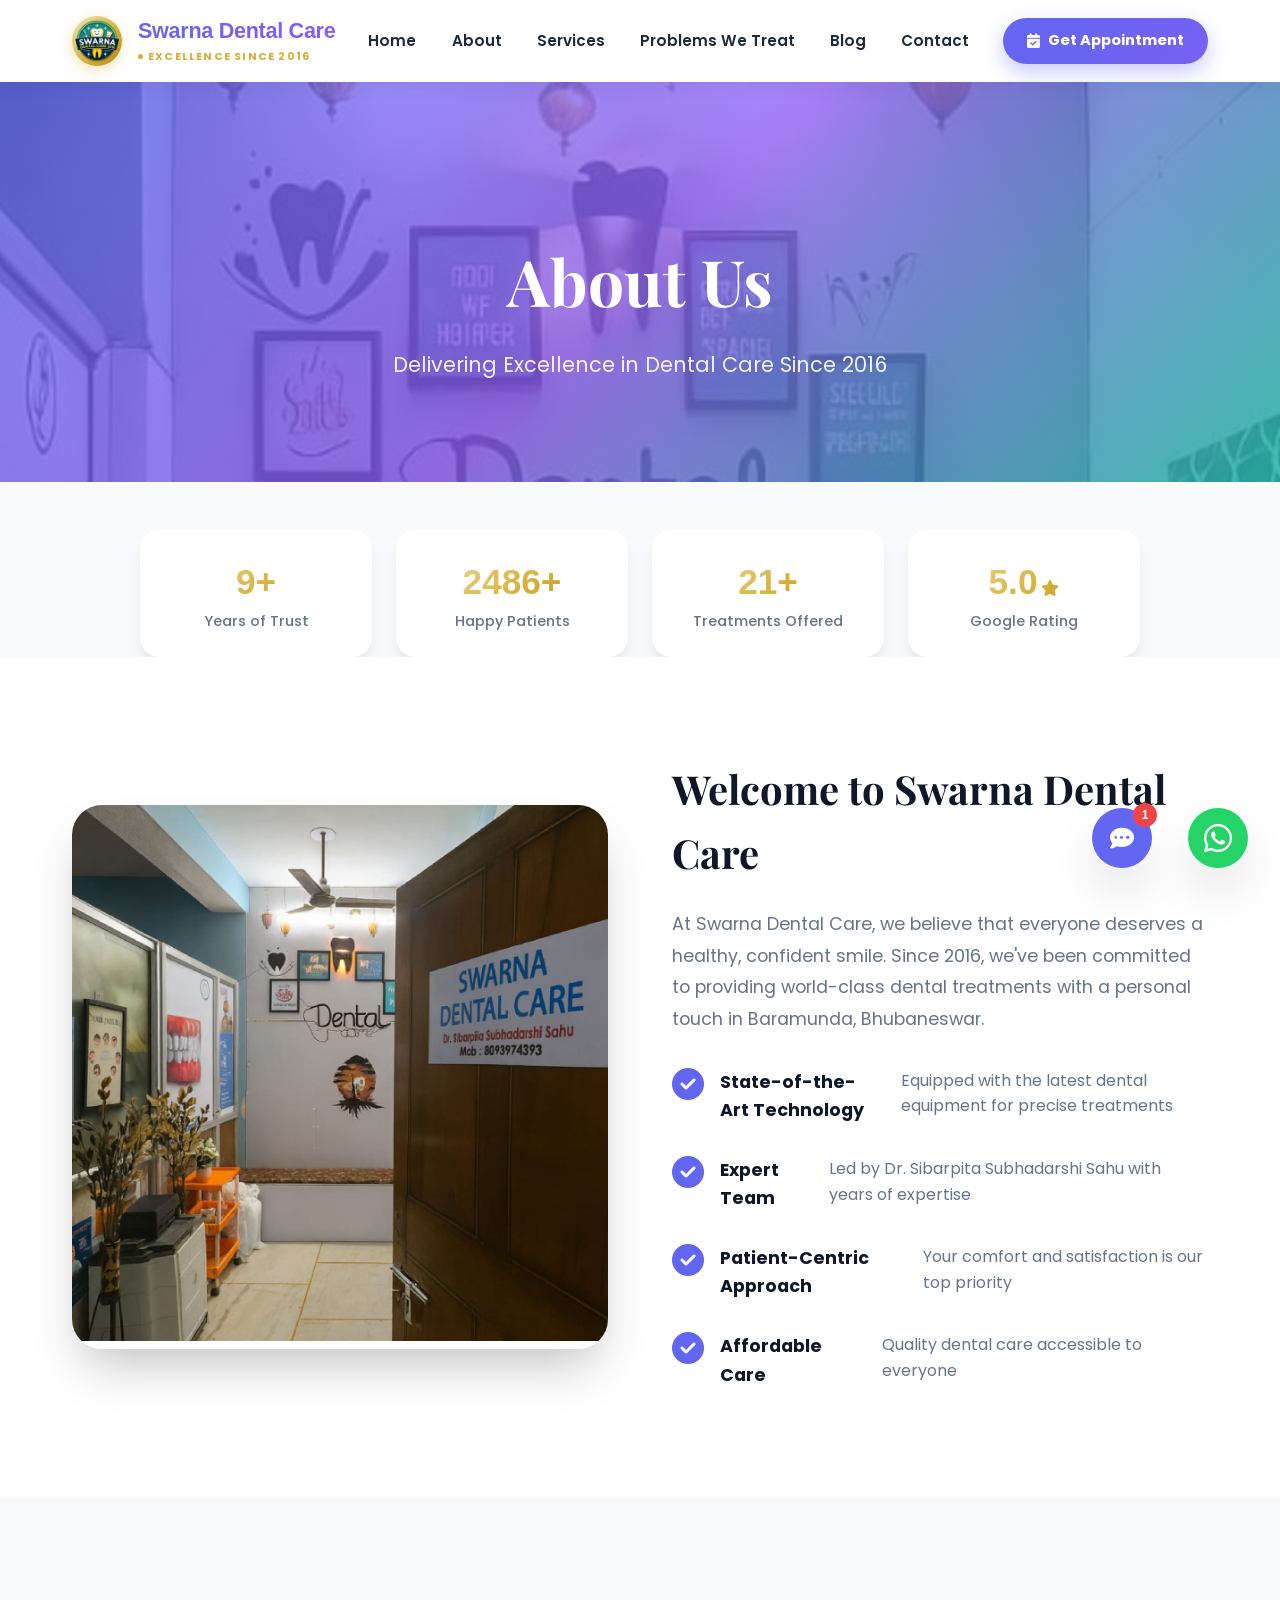
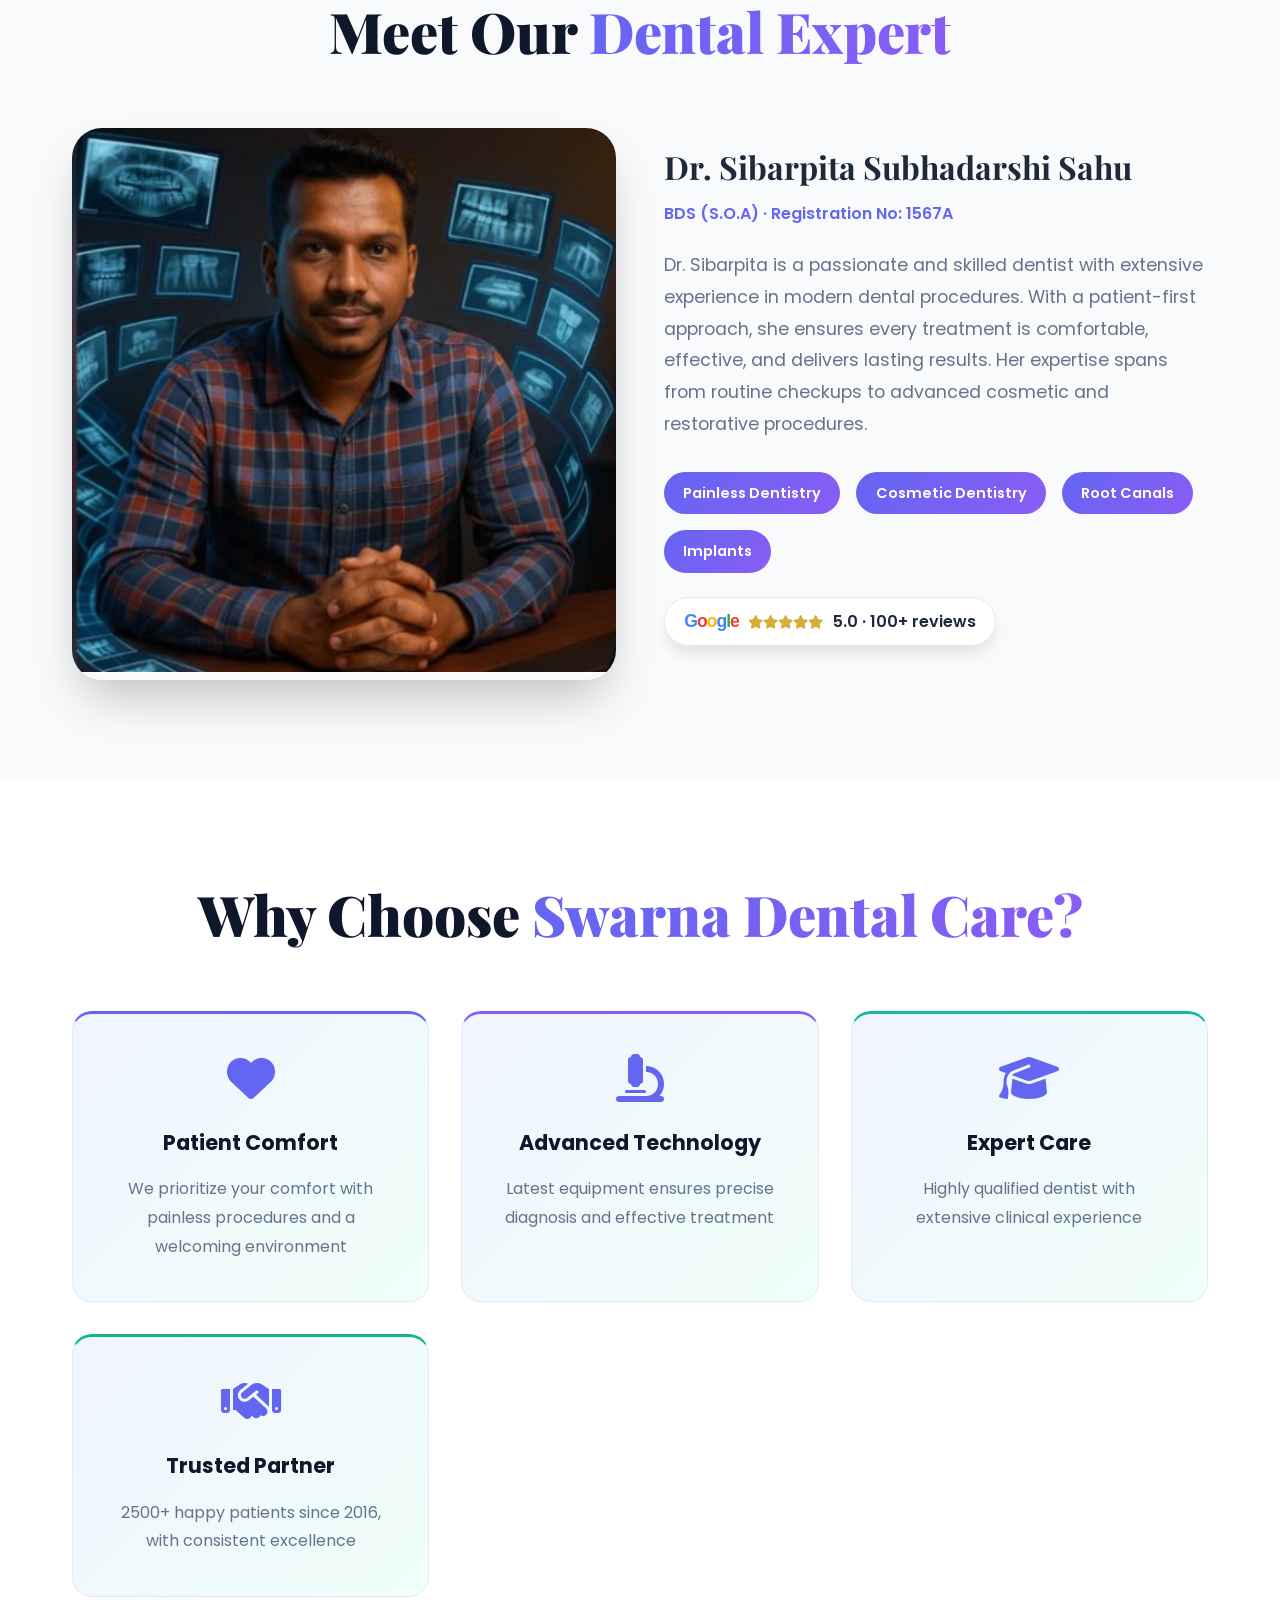
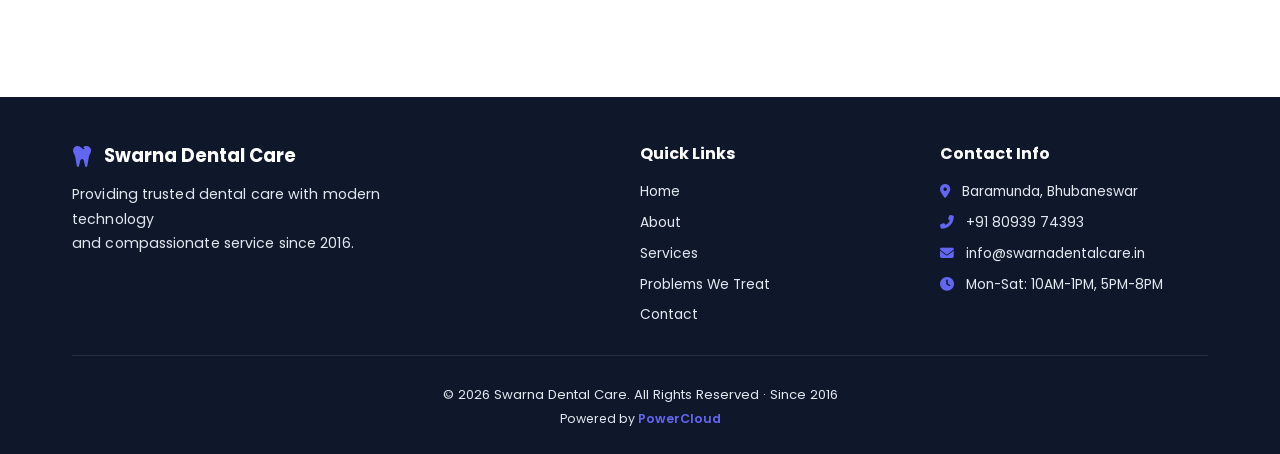
==== commit 680d839c: "25-09-2026-2" ====
--- a/About/index.html
+++ b/About/index.html
@@ -23,15 +23,15 @@
     <link rel="stylesheet" href="https://cdnjs.cloudflare.com/ajax/libs/font-awesome/6.4.0/css/all.min.css">
     <link href="https://unpkg.com/aos@2.3.1/dist/aos.css" rel="stylesheet">
     
-    <link rel="icon" type="image/png" href="/images/logo.png">
-    <link rel="stylesheet" href="/css/styles.css">
+    <link rel="icon" type="image/png" href="../images/logo.png">
+    <link rel="stylesheet" href="../css/styles.css">
 </head>
 <body>
     <!-- Navigation -->
     <nav class="navbar" id="navbar">
         <div class="container">
-            <a href="/" class="logo">
-                <img src="/images/logo.png" alt="Swarna Dental Care" class="logo-img">
+            <a href="../" class="logo">
+                <img src="../images/logo.png" alt="Swarna Dental Care" class="logo-img">
                 <div class="logo-text">
                     <span class="logo-main">Swarna Dental Care</span><br>
                     <span class="logo-sub">Excellence Since 2016</span>
@@ -39,14 +39,14 @@
             </a>
             
             <ul class="nav-menu" id="navMenu">
-                <li><a href="/" class="nav-link">Home</a></li>
-                <li><a href="/About" class="nav-link active">About</a></li>
-                <li><a href="/Services" class="nav-link">Services</a></li>
-                <li><a href="/Problems" class="nav-link">Problems We Treat</a></li>
-                <li><a href="/Blog" class="nav-link">Blog</a></li>
-                <li><a href="/Contact" class="nav-link">Contact</a></li>
+                <li><a href="../" class="nav-link">Home</a></li>
+                <li><a href="./" class="nav-link active">About</a></li>
+                <li><a href="../Services/" class="nav-link">Services</a></li>
+                <li><a href="../Problems/" class="nav-link">Problems We Treat</a></li>
+                <li><a href="../Blog/" class="nav-link">Blog</a></li>
+                <li><a href="../Contact/" class="nav-link">Contact</a></li>
                 <li>
-                    <a href="/Appointment" class="btn-call-nav">
+                    <a href="../Appointment/" class="btn-call-nav">
                         <i class="fas fa-calendar-check"></i>
                         <span>Get Appointment</span>
                     </a>
@@ -100,7 +100,7 @@
             <div class="about-grid">
                 <div class="about-image" data-aos="fade-right">
                     <div class="image-placeholder">
-                        <img src="/images/clinic5.jpg" alt="Clinic Interior" class="about-img">
+                        <img src="../images/clinic5.jpg" alt="Clinic Interior" class="about-img">
                     </div>
                 </div>
                 
@@ -146,7 +146,7 @@
             
             <div class="doctor-profile" data-aos="zoom-in">
                 <div class="doctor-image">
-                    <img src="/images/doctor.jpg" alt="Dr. Sibarpita Subhadarshi Sahu">
+                    <img src="../images/doctor.jpg" alt="Dr. Sibarpita Subhadarshi Sahu">
                 </div>
                 <div class="doctor-info">
                     <h3>Dr. Sibarpita Subhadarshi Sahu</h3>
@@ -211,17 +211,17 @@
                         <i class="fas fa-tooth"></i>
                         <span>Swarna Dental Care</span>
                     </div>
-                    <p>Providing trusted dental care with modern technology and compassionate service since 2016.</p>
+                    <p>Providing trusted dental care with modern technology<br class="footer-brand-break">and compassionate service since 2016.</p>
                 </div>
                 
                 <div class="footer-links">
                     <h4>Quick Links</h4>
                     <ul>
-                        <li><a href="/">Home</a></li>
-                        <li><a href="/About">About</a></li>
-                        <li><a href="/Services">Services</a></li>
-                        <li><a href="/Problems">Problems We Treat</a></li>
-                        <li><a href="/Contact">Contact</a></li>
+                        <li><a href="../">Home</a></li>
+                        <li><a href="./">About</a></li>
+                        <li><a href="../Services/">Services</a></li>
+                        <li><a href="../Problems/">Problems We Treat</a></li>
+                        <li><a href="../Contact/">Contact</a></li>
                     </ul>
                 </div>
                 
@@ -285,7 +285,7 @@
     </div>
 
     <script src="https://unpkg.com/aos@2.3.1/dist/aos.js"></script>
-    <script src="/js/shared.js"></script>
-    <script src="/js/swaboot.js"></script>
+    <script src="../js/shared.js"></script>
+    <script src="../js/swaboot.js"></script>
 </body>
 </html>
--- a/css/styles.css
+++ b/css/styles.css
@@ -1471,8 +1471,15 @@
 
 .footer-brand p {
     color: var(--light-dark);
-    line-height: 1.6;
+    line-height: 1.75;
     font-size: 0.88rem;
+    max-width: 360px;
+    letter-spacing: 0.1px;
+}
+
+.footer-brand-break {
+    display: block;
+    content: '';
 }
 
 .footer-links h4,
@@ -1946,6 +1953,20 @@
     
     .footer-content {
         grid-template-columns: 1fr;
+    }
+
+    .footer-brand p {
+        max-width: 460px;
+    }
+}
+
+@media (max-width: 600px) {
+    .footer-brand-break {
+        display: none;
+    }
+
+    .footer-brand p {
+        max-width: 100%;
     }
 }
 
